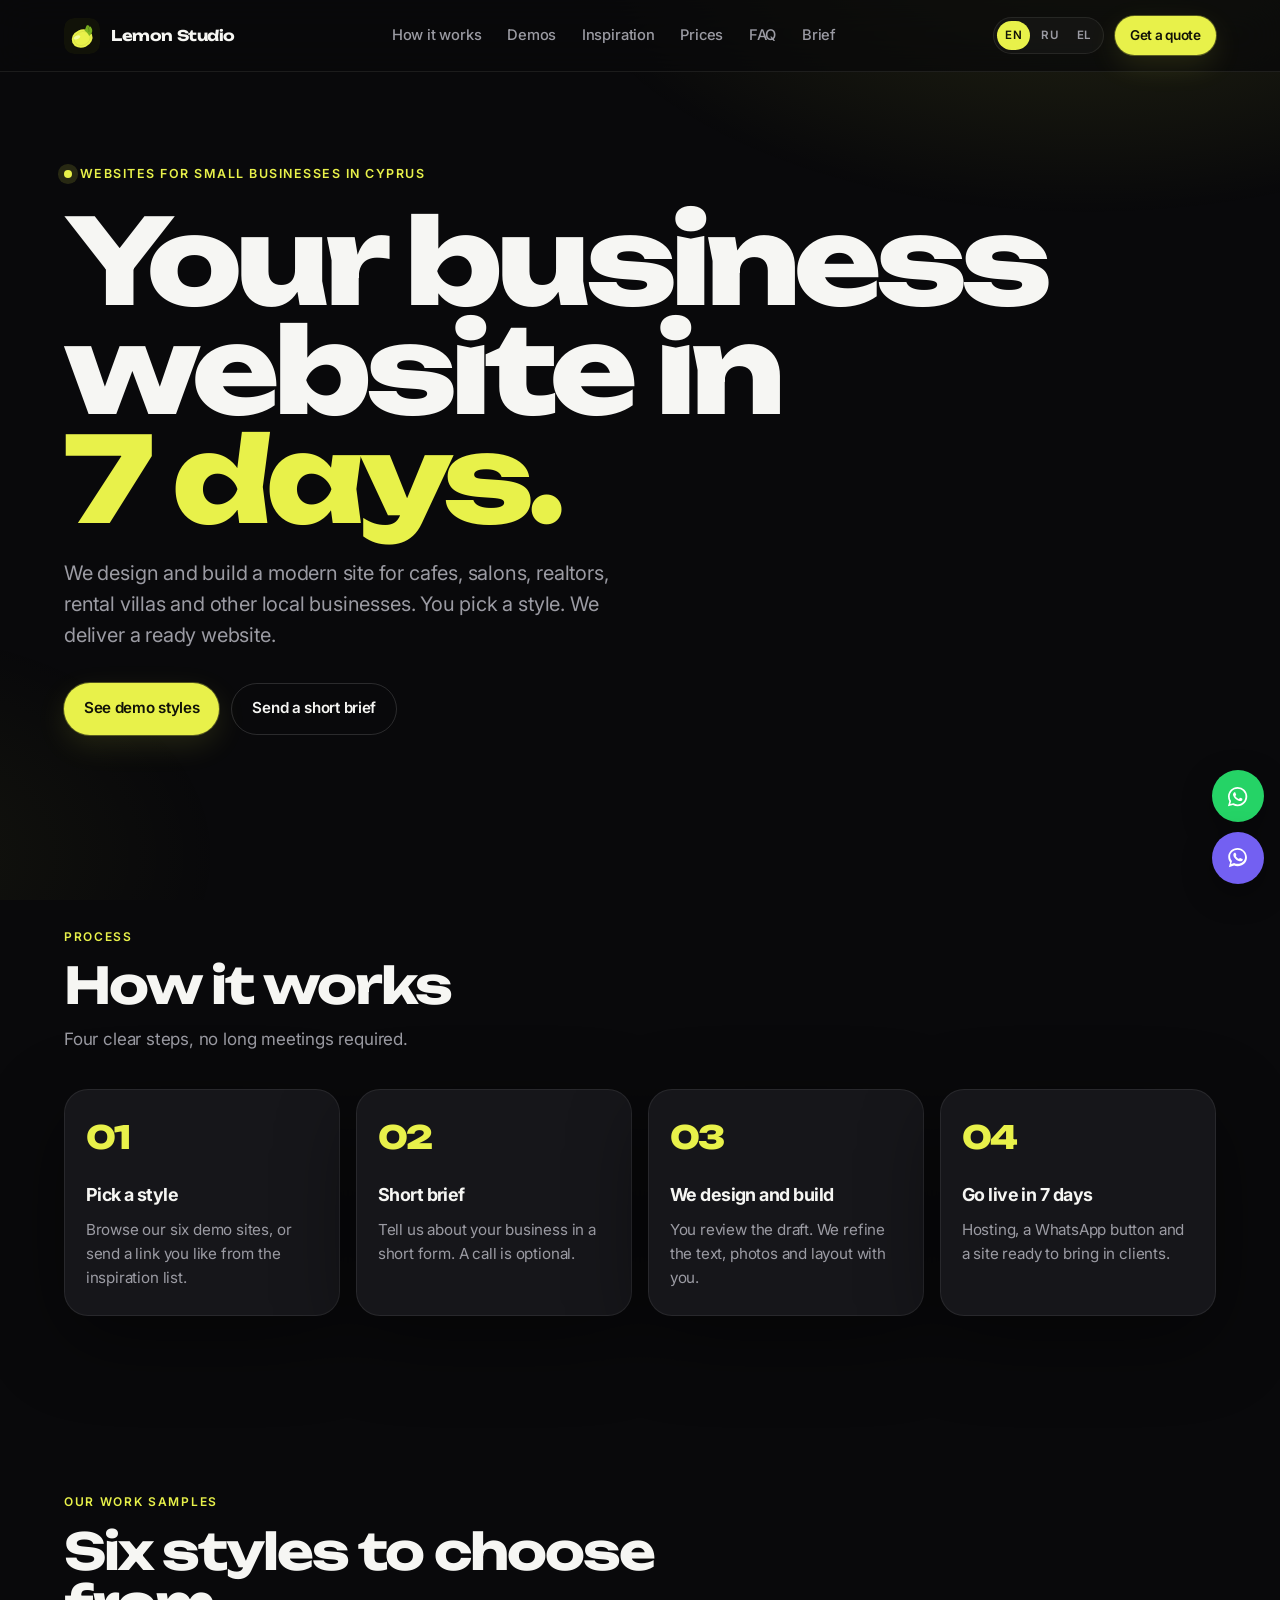
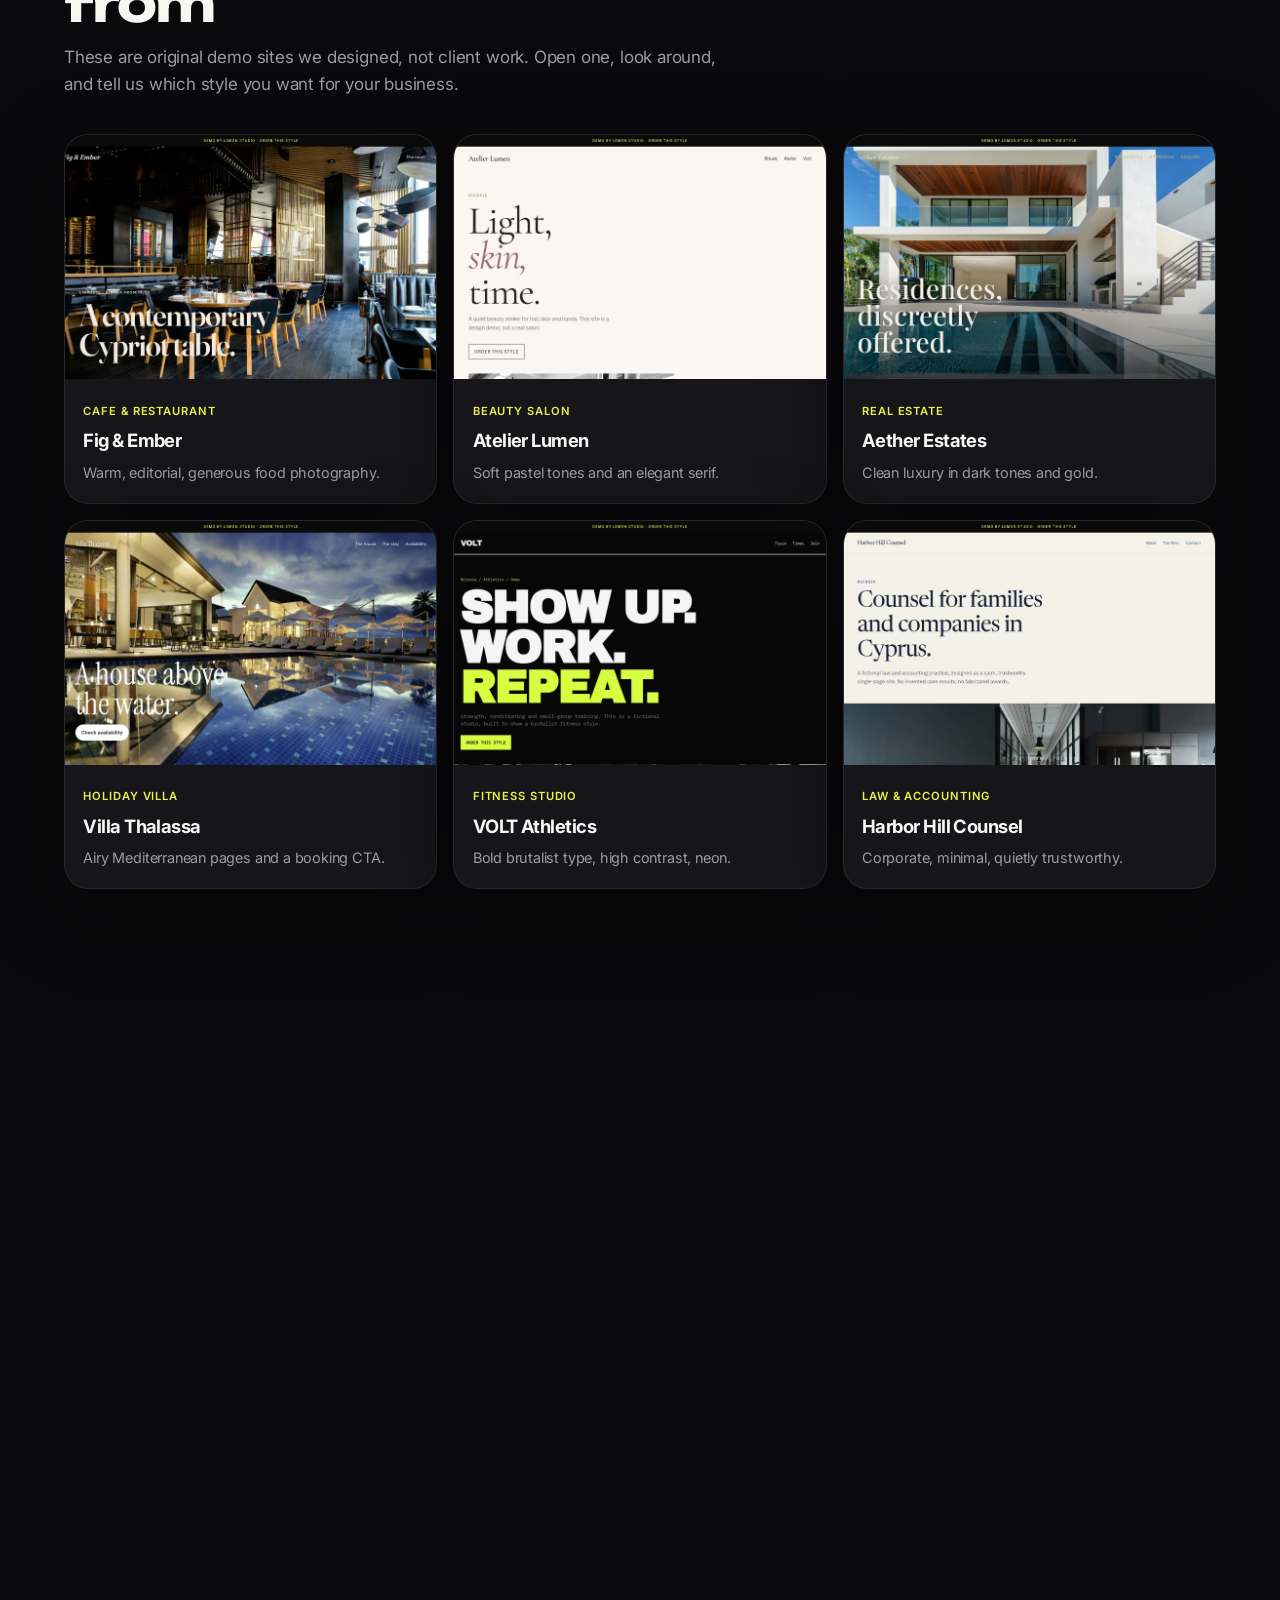
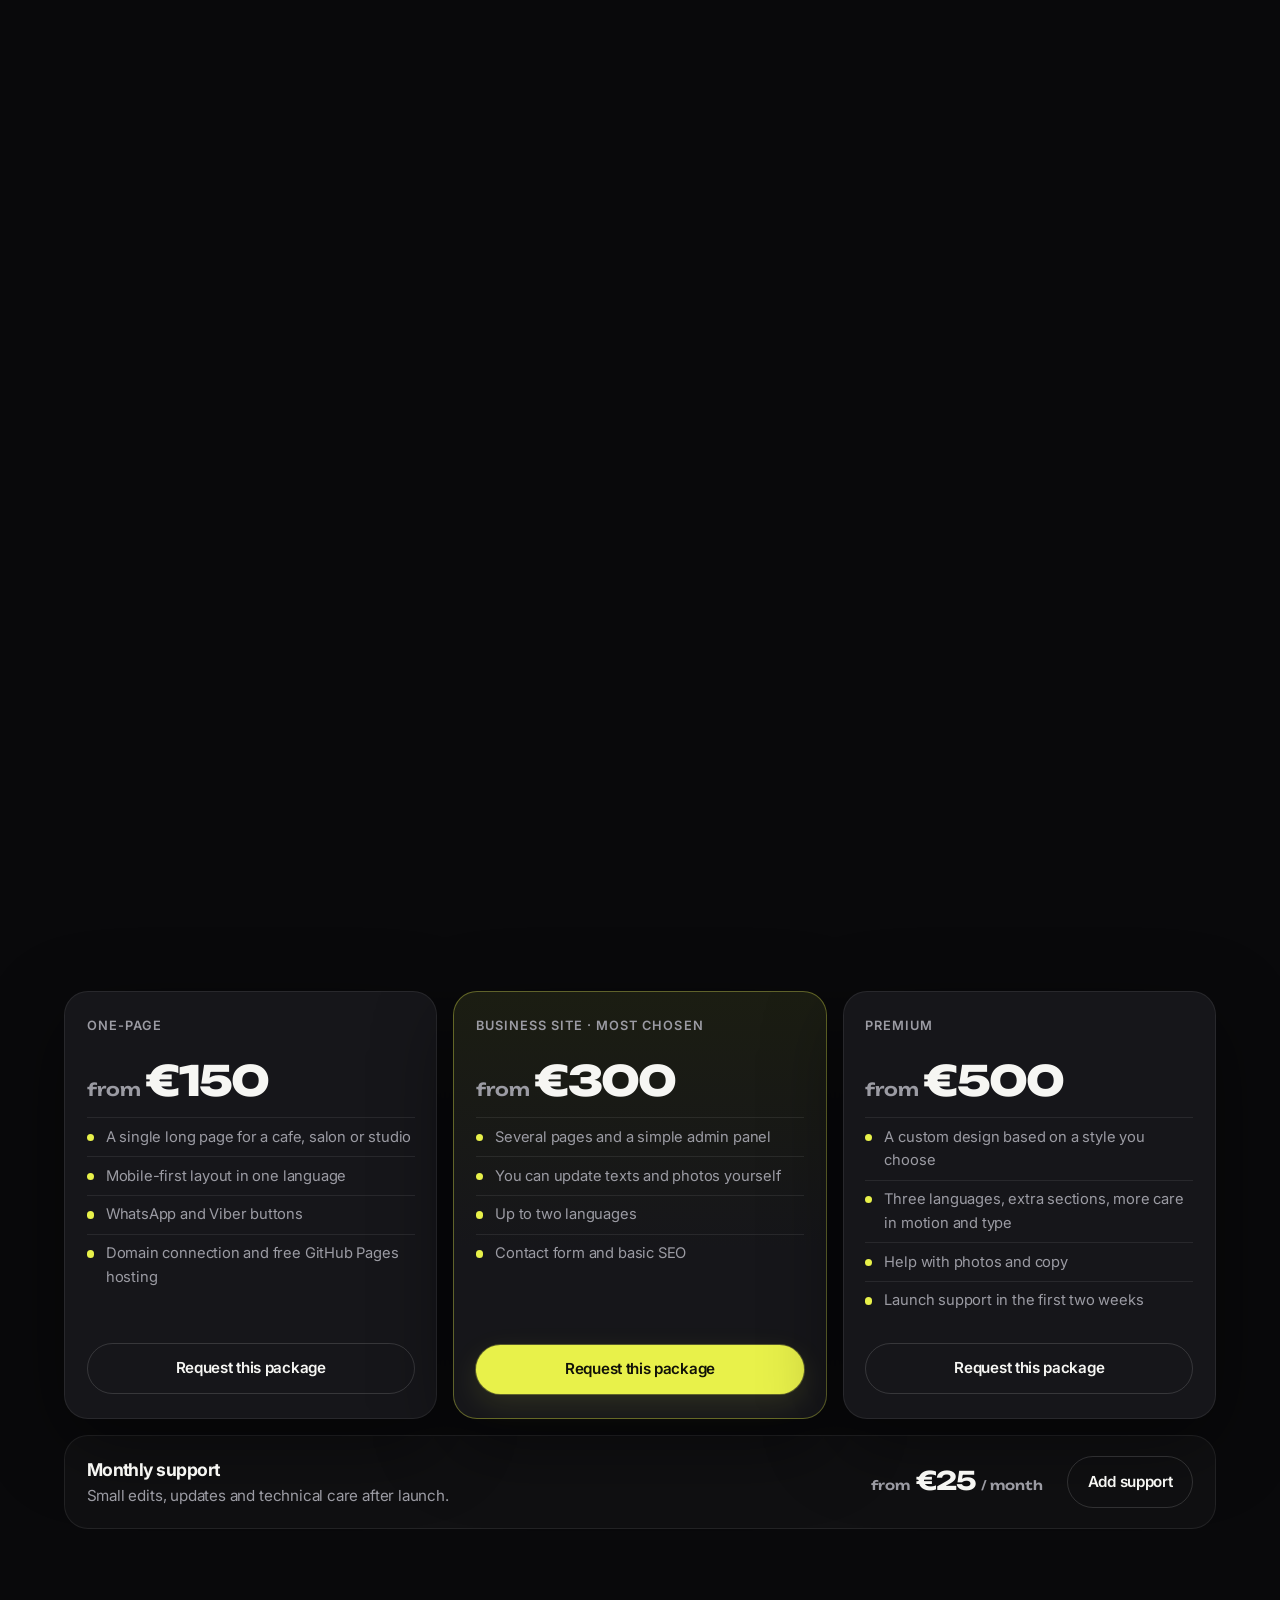
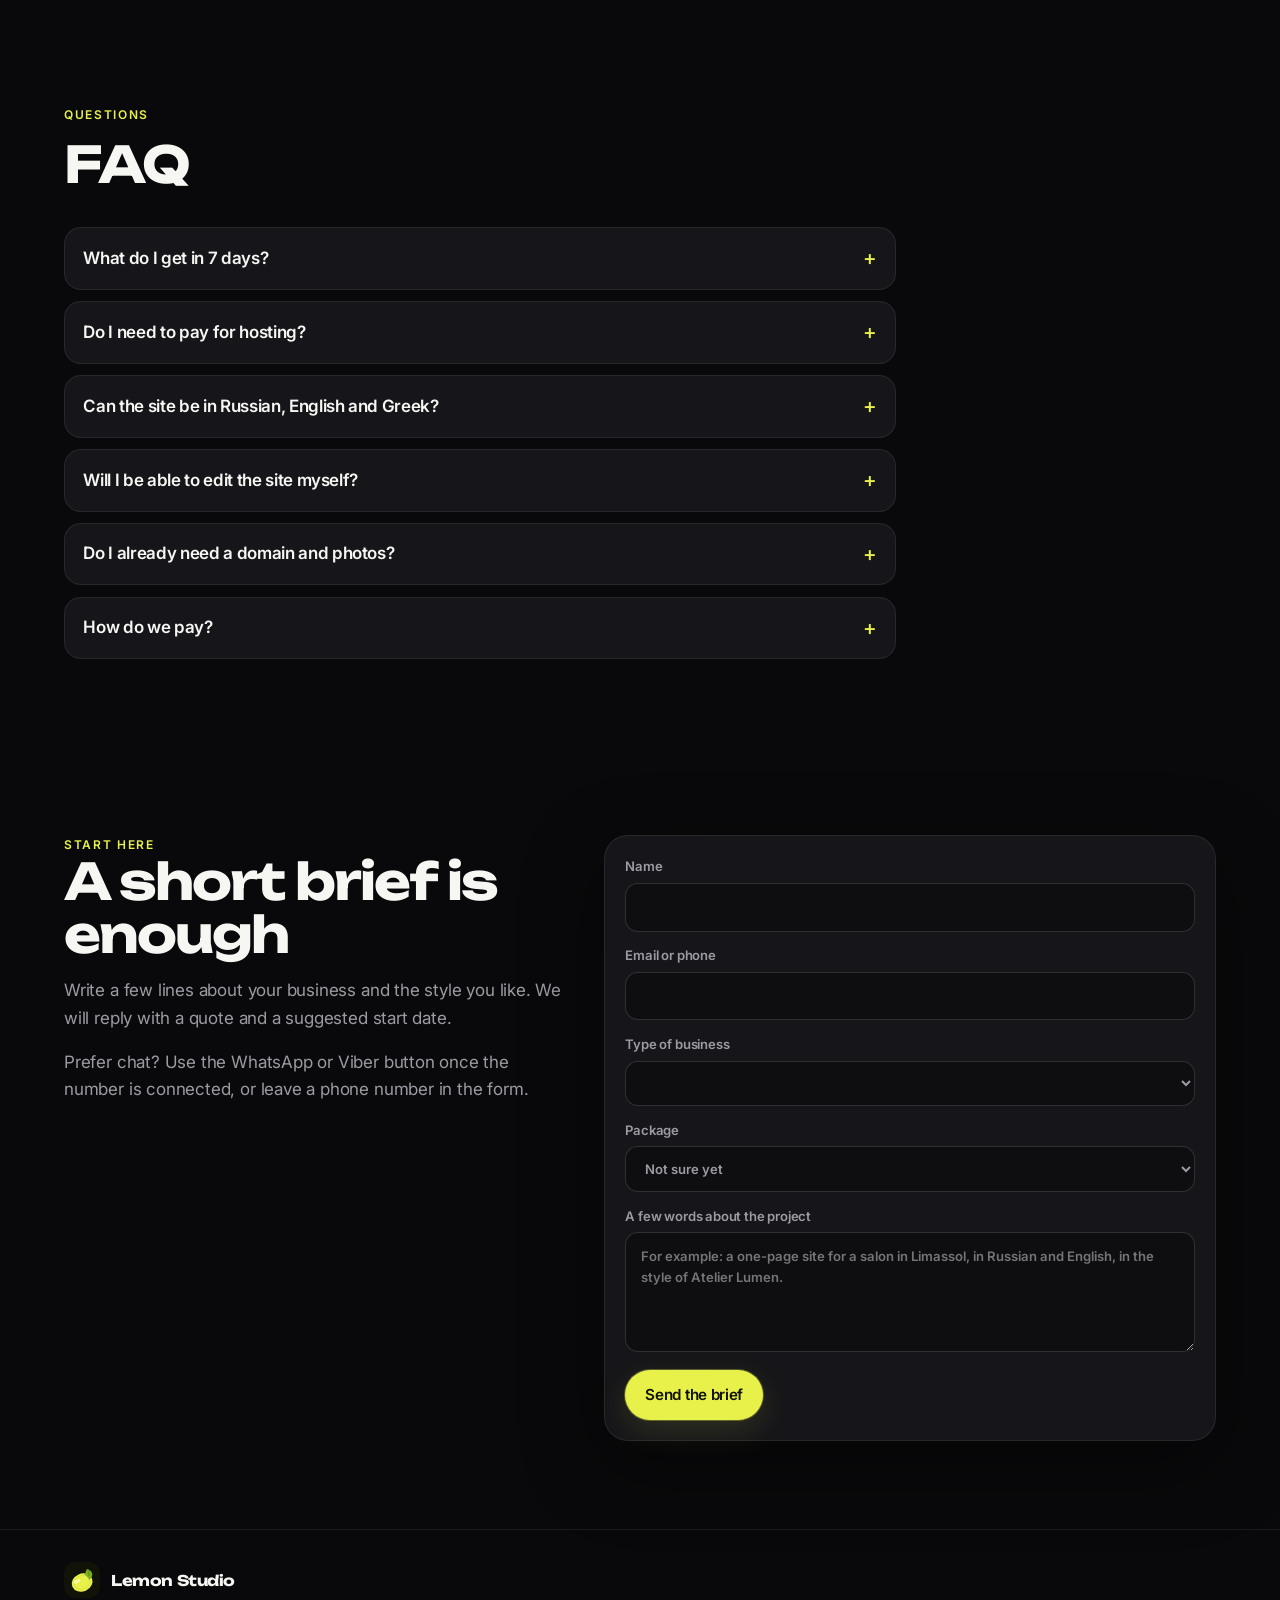
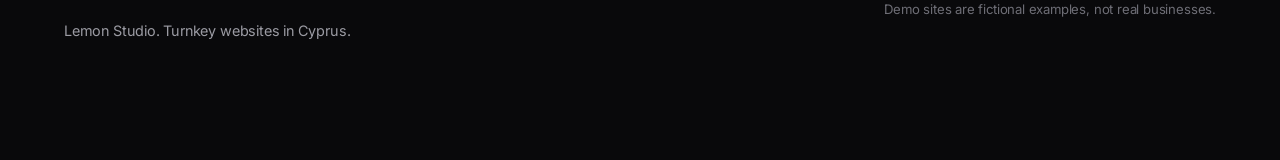
==== index.html @ 1adc41bc "Initial Lemon Studio site Co-authored-by: anlap26 <anlap26@users.noreply.github.com>" ====
<!doctype html>
<html lang="en">
<head>
  <meta charset="utf-8">
  <meta name="viewport" content="width=device-width, initial-scale=1">
  <title>Lemon Studio | Your business website in 7 days</title>
  <meta name="description" content="Lemon Studio builds modern turnkey websites for cafes, beauty salons, realtors, villas, fitness studios and law firms in Cyprus. Live in 7 days, from €150.">
  <!-- TODO: update canonical and Open Graph URLs when the domain is purchased. -->
  <link rel="canonical" href="https://lemonstudiocy.com/">
  <link rel="alternate" hreflang="en" href="https://lemonstudiocy.com/">
  <link rel="alternate" hreflang="ru" href="https://lemonstudiocy.com/ru/">
  <link rel="alternate" hreflang="el" href="https://lemonstudiocy.com/el/">
  <link rel="alternate" hreflang="x-default" href="https://lemonstudiocy.com/">
  <meta property="og:type" content="website">
  <meta property="og:title" content="Your business website in 7 days">
  <meta property="og:description" content="Lemon Studio builds modern turnkey websites for cafes, beauty salons, realtors, villas, fitness studios and law firms in Cyprus. Live in 7 days, from €150.">
  <meta property="og:url" content="https://lemonstudiocy.com/">
  <meta property="og:image" content="https://lemonstudiocy.com/assets/og-image.png">
  <meta property="og:locale" content="en_GB">
  <meta name="twitter:card" content="summary_large_image">
  <meta name="twitter:title" content="Your business website in 7 days">
  <meta name="twitter:description" content="Lemon Studio builds modern turnkey websites for cafes, beauty salons, realtors, villas, fitness studios and law firms in Cyprus. Live in 7 days, from €150.">
  <meta name="twitter:image" content="https://lemonstudiocy.com/assets/og-image.png">
  <link rel="icon" href="assets/favicon.svg" type="image/svg+xml">
  <link rel="icon" href="assets/favicon-32.png" type="image/png" sizes="32x32">
  <link rel="apple-touch-icon" href="assets/apple-touch-icon.png">
  <meta name="theme-color" content="#09090b">
  <link rel="preconnect" href="https://fonts.googleapis.com">
  <link rel="preconnect" href="https://fonts.gstatic.com" crossorigin>
  <link href="https://fonts.googleapis.com/css2?family=Inter:ital,opsz,wght@0,14..32,400;0,14..32,500;0,14..32,600;0,14..32,700;1,14..32,400&family=Unbounded:wght@400;600;700;800;900&display=swap" rel="stylesheet">
  <link rel="stylesheet" href="css/style.css">
</head>
<body>
  <div class="wrap">
    <header class="site-header">
      <div class="container">
        <a class="brand" href="index.html">
          <img src="assets/logo.svg" width="36" height="36" alt="Lemon Studio">
          <span>Lemon Studio</span>
        </a>
        <nav class="nav" aria-label="Primary">
        <a href="#how">How it works</a>
        <a href="#demos">Demos</a>
        <a href="#inspiration">Inspiration</a>
        <a href="#prices">Prices</a>
        <a href="#faq">FAQ</a>
        <a href="#contact">Brief</a>
        </nav>
        <div class="header-actions">
          <nav class="lang" aria-label="Language"><span aria-current="page">EN</span><a href="ru/index.html" hreflang="ru" lang="ru">RU</a><a href="el/index.html" hreflang="el" lang="el">EL</a></nav>
          <a class="btn btn-lemon btn-sm btn-header" href="#contact">Get a quote</a>
          <button class="menu-toggle" type="button" aria-expanded="false" aria-controls="mobile-nav" aria-label="Menu"><span></span></button>
        </div>
      </div>
    </header>
    <nav class="mobile-nav" id="mobile-nav">
        <a href="#how">How it works</a>
        <a href="#demos">Demos</a>
        <a href="#inspiration">Inspiration</a>
        <a href="#prices">Prices</a>
        <a href="#faq">FAQ</a>
        <a href="#contact">Brief</a>
        <a href="#contact">Get a quote</a></nav>

    <main>
      <section class="hero">
        <div class="container">
          <p class="eyebrow reveal">Websites for small businesses in Cyprus</p>
          <h1 class="reveal reveal-delay-1">Your business<br>website in<br><span class="accent">7 days.</span></h1>
          <p class="hero-lead reveal reveal-delay-2">We design and build a modern site for cafes, salons, realtors, rental villas and other local businesses. You pick a style. We deliver a ready website.</p>
          <div class="hero-actions reveal reveal-delay-3">
            <a class="btn btn-lemon" href="#demos">See demo styles</a>
            <a class="btn btn-ghost" href="#contact">Send a short brief</a>
          </div>
        </div>
      </section>

      <section id="how">
        <div class="container">
          <div class="section-head reveal">
            <div class="kicker">Process</div>
            <h2>How it works</h2>
            <p>Four clear steps, no long meetings required.</p>
          </div>
          <div class="steps">
            <article class="step reveal reveal-delay-0">
  <div class="step-num">01</div>
  <h3>Pick a style</h3>
  <p>Browse our six demo sites, or send a link you like from the inspiration list.</p>
</article><article class="step reveal reveal-delay-1">
  <div class="step-num">02</div>
  <h3>Short brief</h3>
  <p>Tell us about your business in a short form. A call is optional.</p>
</article><article class="step reveal reveal-delay-2">
  <div class="step-num">03</div>
  <h3>We design and build</h3>
  <p>You review the draft. We refine the text, photos and layout with you.</p>
</article><article class="step reveal reveal-delay-3">
  <div class="step-num">04</div>
  <h3>Go live in 7 days</h3>
  <p>Hosting, a WhatsApp button and a site ready to bring in clients.</p>
</article>
          </div>
        </div>
      </section>

      <section id="demos">
        <div class="container">
          <div class="section-head reveal">
            <div class="kicker">Our work samples</div>
            <h2>Six styles to choose from</h2>
            <p>These are original demo sites we designed, not client work. Open one, look around, and tell us which style you want for your business.</p>
          </div>
          <div class="gallery">
            
        <a class="demo-card reveal reveal-delay-0" href="demos/cafe/index.html">
          <div class="thumb">
            <img src="assets/previews/cafe.webp" alt="Fig &amp; Ember demo preview" width="1200" height="788">
          </div>
          <div class="meta">
            <span class="tag">Cafe &amp; restaurant</span>
            <h3>Fig &amp; Ember</h3>
            <p>Warm, editorial, generous food photography.</p>
          </div>
        </a>
        <a class="demo-card reveal reveal-delay-1" href="demos/salon/index.html">
          <div class="thumb">
            <img src="assets/previews/salon.webp" alt="Atelier Lumen demo preview" width="1200" height="788">
          </div>
          <div class="meta">
            <span class="tag">Beauty salon</span>
            <h3>Atelier Lumen</h3>
            <p>Soft pastel tones and an elegant serif.</p>
          </div>
        </a>
        <a class="demo-card reveal reveal-delay-2" href="demos/realtor/index.html">
          <div class="thumb">
            <img src="assets/previews/realtor.webp" alt="Aether Estates demo preview" width="1200" height="788">
          </div>
          <div class="meta">
            <span class="tag">Real estate</span>
            <h3>Aether Estates</h3>
            <p>Clean luxury in dark tones and gold.</p>
          </div>
        </a>
        <a class="demo-card reveal reveal-delay-3" href="demos/villa/index.html">
          <div class="thumb">
            <img src="assets/previews/villa.webp" alt="Villa Thalassa demo preview" width="1200" height="788">
          </div>
          <div class="meta">
            <span class="tag">Holiday villa</span>
            <h3>Villa Thalassa</h3>
            <p>Airy Mediterranean pages and a booking CTA.</p>
          </div>
        </a>
        <a class="demo-card reveal reveal-delay-0" href="demos/fitness/index.html">
          <div class="thumb">
            <img src="assets/previews/fitness.webp" alt="VOLT Athletics demo preview" width="1200" height="788">
          </div>
          <div class="meta">
            <span class="tag">Fitness studio</span>
            <h3>VOLT Athletics</h3>
            <p>Bold brutalist type, high contrast, neon.</p>
          </div>
        </a>
        <a class="demo-card reveal reveal-delay-1" href="demos/law/index.html">
          <div class="thumb">
            <img src="assets/previews/law.webp" alt="Harbor Hill Counsel demo preview" width="1200" height="788">
          </div>
          <div class="meta">
            <span class="tag">Law &amp; accounting</span>
            <h3>Harbor Hill Counsel</h3>
            <p>Corporate, minimal, quietly trustworthy.</p>
          </div>
        </a>
          </div>
        </div>
      </section>

      <section id="inspiration">
        <div class="container">
          <div class="section-head reveal">
            <div class="kicker">Lookbooks</div>
            <h2>Inspiration</h2>
          </div>
          <p class="inspire-note reveal">These are third-party websites, shown for inspiration only. They are not Lemon Studio work, and we do not present them as our portfolio.</p>
          <div class="inspire-grid">
            
        <a class="inspire-card c1 reveal" href="https://linear.app" target="_blank" rel="noopener noreferrer">
          <div>
            <h3 class="name">Linear</h3>
            <p class="desc">Precise dark interface, large typography and calm product motion.</p>
          </div>
          <div>
            <p class="caption">See a style you like? We will build something similar for your business.</p>
            <p class="visit">Visit site ↗</p>
          </div>
        </a>
        <a class="inspire-card c2 reveal" href="https://stripe.com" target="_blank" rel="noopener noreferrer">
          <div>
            <h3 class="name">Stripe</h3>
            <p class="desc">Vivid gradients and unusually clear storytelling for a complex service.</p>
          </div>
          <div>
            <p class="caption">See a style you like? We will build something similar for your business.</p>
            <p class="visit">Visit site ↗</p>
          </div>
        </a>
        <a class="inspire-card c3 reveal" href="https://vercel.com" target="_blank" rel="noopener noreferrer">
          <div>
            <h3 class="name">Vercel</h3>
            <p class="desc">Minimal layout and a bento grid that still feels alive.</p>
          </div>
          <div>
            <p class="caption">See a style you like? We will build something similar for your business.</p>
            <p class="visit">Visit site ↗</p>
          </div>
        </a>
        <a class="inspire-card c4 reveal" href="https://www.framer.com" target="_blank" rel="noopener noreferrer">
          <div>
            <h3 class="name">Framer</h3>
            <p class="desc">Bold marketing pages, live examples and smooth transitions.</p>
          </div>
          <div>
            <p class="caption">See a style you like? We will build something similar for your business.</p>
            <p class="visit">Visit site ↗</p>
          </div>
        </a>
        <a class="inspire-card c5 reveal" href="https://www.197historiasilustradas.com/" target="_blank" rel="noopener noreferrer">
          <div>
            <h3 class="name">197 Historias Ilustradas</h3>
            <p class="desc">Editorial grid and story-led typography. Awwwards Site of the Day, 20 November 2026.</p>
          </div>
          <div>
            <p class="caption">See a style you like? We will build something similar for your business.</p>
            <p class="visit">Visit site ↗</p>
          </div>
        </a>
        <a class="inspire-card c6 reveal" href="https://carterogunsola.com/" target="_blank" rel="noopener noreferrer">
          <div>
            <h3 class="name">Carter Ogunsola</h3>
            <p class="desc">A portfolio designed like a print shop, with tactile interaction. Awwwards Site of the Day, 19 November 2026.</p>
          </div>
          <div>
            <p class="caption">See a style you like? We will build something similar for your business.</p>
            <p class="visit">Visit site ↗</p>
          </div>
        </a>
        <a class="inspire-card c7 reveal" href="https://deltacafes.com/en" target="_blank" rel="noopener noreferrer">
          <div>
            <h3 class="name">Delta Cafés</h3>
            <p class="desc">A warm brand world that puts product and craft first. Awwwards Site of the Day, 13 November 2026.</p>
          </div>
          <div>
            <p class="caption">See a style you like? We will build something similar for your business.</p>
            <p class="visit">Visit site ↗</p>
          </div>
        </a>
        <a class="inspire-card c8 reveal" href="https://www.agrumeafarm.it/en" target="_blank" rel="noopener noreferrer">
          <div>
            <h3 class="name">Agrumea Farm</h3>
            <p class="desc">Mediterranean, tactile and artisanal. Awwwards Site of the Day, 5 November 2026.</p>
          </div>
          <div>
            <p class="caption">See a style you like? We will build something similar for your business.</p>
            <p class="visit">Visit site ↗</p>
          </div>
        </a>
        <a class="inspire-card c9 reveal" href="https://grids.obys.agency/" target="_blank" rel="noopener noreferrer">
          <div>
            <h3 class="name">Grids by Obys</h3>
            <p class="desc">A study in composition, type and grid systems. Awwwards Site of the Day, 2 November 2026.</p>
          </div>
          <div>
            <p class="caption">See a style you like? We will build something similar for your business.</p>
            <p class="visit">Visit site ↗</p>
          </div>
        </a>
        <a class="inspire-card c10 reveal" href="https://www.auge-xp.com/" target="_blank" rel="noopener noreferrer">
          <div>
            <h3 class="name">AUGE Experience</h3>
            <p class="desc">An immersive studio site with experimental motion. Awwwards Site of the Day, 12 November 2026.</p>
          </div>
          <div>
            <p class="caption">See a style you like? We will build something similar for your business.</p>
            <p class="visit">Visit site ↗</p>
          </div>
        </a>
          </div>
        </div>
      </section>

      <section id="prices">
        <div class="container">
          <div class="section-head reveal">
            <div class="kicker">Packages</div>
            <h2>Starting prices</h2>
            <p>The final quote depends on the number of pages and languages. The figures below are starting prices.</p>
          </div>
          <div class="pricing">
            
        <article class="price-card reveal reveal-delay-0">
          <div class="pkg">One-page</div>
          <div class="amount"><small>from</small>€150</div>
          <ul><li>A single long page for a cafe, salon or studio</li><li>Mobile-first layout in one language</li><li>WhatsApp and Viber buttons</li><li>Domain connection and free GitHub Pages hosting</li></ul>
          <a class="btn btn-ghost" href="#contact">Request this package</a>
        </article>
        <article class="price-card featured reveal reveal-delay-1">
          <div class="pkg">Business site · Most chosen</div>
          <div class="amount"><small>from</small>€300</div>
          <ul><li>Several pages and a simple admin panel</li><li>You can update texts and photos yourself</li><li>Up to two languages</li><li>Contact form and basic SEO</li></ul>
          <a class="btn btn-lemon" href="#contact">Request this package</a>
        </article>
        <article class="price-card reveal reveal-delay-2">
          <div class="pkg">Premium</div>
          <div class="amount"><small>from</small>€500</div>
          <ul><li>A custom design based on a style you choose</li><li>Three languages, extra sections, more care in motion and type</li><li>Help with photos and copy</li><li>Launch support in the first two weeks</li></ul>
          <a class="btn btn-ghost" href="#contact">Request this package</a>
        </article>
          </div>
          <div class="price-support reveal">
            <div>
              <h3>Monthly support</h3>
              <p>Small edits, updates and technical care after launch.</p>
            </div>
            <div class="amount"><small>from</small> €25 <small>/ month</small></div>
            <a class="btn btn-ghost" href="#contact">Add support</a>
          </div>
        </div>
      </section>

      <section id="faq">
        <div class="container">
          <div class="section-head reveal">
            <div class="kicker">Questions</div>
            <h2>FAQ</h2>
          </div>
          <div class="faq reveal">
            <details><summary>What do I get in 7 days?</summary><p>A finished website on your domain: layout, texts, photos, a mobile version and buttons for WhatsApp or Viber. The clock starts after we have your brief, logo and access to the domain.</p></details><details><summary>Do I need to pay for hosting?</summary><p>No. We publish the site on GitHub Pages, which is free and fast. You only pay for the domain, usually about €10–15 a year.</p></details><details><summary>Can the site be in Russian, English and Greek?</summary><p>Yes. The one-page package starts in one language. The business and premium packages can include more.</p></details><details><summary>Will I be able to edit the site myself?</summary><p>Yes, on the business and premium packages. We set up a simple admin panel so you can change texts and photos without code.</p></details><details><summary>Do I already need a domain and photos?</summary><p>A domain can be bought later, we can launch on a temporary address. If you do not have photos yet, we will agree on a practical option: your phone photos, or free-licence images, clearly labelled.</p></details><details><summary>How do we pay?</summary><p>A deposit to start, the rest when the site is ready to go live. We will confirm the steps in writing before work begins.</p></details>
          </div>
        </div>
      </section>

      <section id="contact">
        <div class="container">
          <div class="contact-grid">
            <div class="contact-copy reveal">
              <div class="kicker">Start here</div>
              <h2 class="block-title">A short brief is enough</h2>
              <p>Write a few lines about your business and the style you like. We will reply with a quote and a suggested start date.</p>
              <p>Prefer chat? Use the WhatsApp or Viber button once the number is connected, or leave a phone number in the form.</p>
            </div>
            <!-- TODO: replace mailto:TODO@example.com with the studio email before launch, or hook the form to a backend. -->
            <form class="brief reveal" action="mailto:TODO@example.com" method="post" enctype="text/plain">
              <label>Name
                <input type="text" name="name" required autocomplete="name">
              </label>
              <label>Email or phone
                <input type="text" name="contact" required autocomplete="email">
              </label>
              <label>Type of business
                <select name="business" required>
                  <option value="" selected disabled></option>
                  <option>Cafe or restaurant</option><option>Beauty salon</option><option>Real estate</option><option>Holiday villa</option><option>Fitness studio</option><option>Law or accounting</option><option>Other</option>
                </select>
              </label>
              <label>Package
                <select name="package">
                  <option>Not sure yet</option><option>One-page, from €150</option><option>Business site, from €300</option><option>Premium, from €500</option><option>I also need monthly support</option>
                </select>
              </label>
              <label>A few words about the project
                <textarea name="message" placeholder="For example: a one-page site for a salon in Limassol, in Russian and English, in the style of Atelier Lumen."></textarea>
              </label>
              <button class="btn btn-lemon" type="submit">Send the brief</button>
            </form>
          </div>
        </div>
      </section>
    </main>

    <footer class="site-footer">
      <div class="container">
        <div>
          <a class="brand" href="index.html">
            <img src="assets/logo.svg" width="28" height="28" alt="">
            <span>Lemon Studio</span>
          </a>
          <p>Lemon Studio. Turnkey websites in Cyprus.</p>
        </div>
        <p class="legal">Demo sites are fictional examples, not real businesses.</p>
      </div>
    </footer>
  </div>
  
  <!-- TODO: replace PLACEHOLDER with the studio WhatsApp / Viber number (digits only, with country code). Do not leave PLACEHOLDER in production. -->
  <div class="float-btns" aria-label="Chat">
    <a class="float-btn float-wa" href="https://wa.me/PLACEHOLDER" target="_blank" rel="noopener noreferrer" title="WhatsApp"><span class="sr-only">WhatsApp</span><svg viewBox="0 0 24 24" aria-hidden="true"><path d="M19.05 4.91A9.82 9.82 0 0 0 12.04 2C6.55 2 2.07 6.48 2.07 12c0 1.76.46 3.48 1.34 5L2 22l5.15-1.35A9.93 9.93 0 0 0 12.04 22c5.49 0 9.97-4.48 9.97-10 0-2.67-1.04-5.17-2.96-7.09zM12.04 20.15c-1.5 0-2.96-.4-4.23-1.16l-.3-.18-3.05.8.81-2.98-.2-.31a8.15 8.15 0 0 1-1.25-4.32c0-4.5 3.66-8.16 8.17-8.16 2.18 0 4.23.85 5.77 2.39a8.12 8.12 0 0 1 2.39 5.77c.01 4.5-3.65 8.15-8.11 8.15zm4.47-6.11c-.24-.12-1.44-.71-1.66-.79-.22-.08-.38-.12-.54.12-.16.24-.62.79-.76.95-.14.16-.28.18-.52.06-.24-.12-1.01-.37-1.92-1.18-.71-.63-1.19-1.41-1.33-1.65-.14-.24-.01-.37.1-.49.11-.11.24-.28.36-.42.12-.14.16-.24.24-.4.08-.16.04-.3-.02-.42-.06-.12-.54-1.3-.74-1.78-.2-.47-.4-.4-.54-.41h-.46c-.16 0-.42.06-.64.3-.22.24-.84.82-.84 2s.86 2.32.98 2.48c.12.16 1.69 2.58 4.1 3.61.57.25 1.02.4 1.37.51.57.18 1.09.16 1.5.1.46-.07 1.44-.59 1.64-1.16.2-.57.2-1.06.14-1.16-.06-.1-.22-.16-.46-.28z"/></svg></a>
    <a class="float-btn float-vb" href="viber://chat?number=PLACEHOLDER" title="Viber"><span class="sr-only">Viber</span><svg viewBox="0 0 24 24" aria-hidden="true"><path d="M12 2C6.7 2 2.3 6.1 2.3 11.1c0 2.1.7 4.1 2 5.7L3 22l5.4-1.7c1.1.4 2.3.6 3.6.6 5.3 0 9.7-4.1 9.7-9.1S17.3 2 12 2zm0 16.4c-1.1 0-2.2-.2-3.2-.6l-.3-.1-3.2.9.9-3.1-.2-.3c-1.1-1.3-1.7-3-1.7-4.7C4.3 7.3 7.7 4 12 4s7.7 3.3 7.7 7.4c0 4.1-3.4 7-7.7 7zm4.2-5.3c-.2-.1-1.3-.6-1.5-.7-.2-.1-.3-.1-.5.1l-.5.6c-.1.1-.2.2-.5.1-1.1-.5-2.3-1.5-3-2.7-.1-.2 0-.3.1-.5l.4-.4c.1-.1.1-.3 0-.4 0-.1-.6-1.4-.8-1.9-.2-.5-.4-.4-.5-.4h-.4c-.2 0-.4.1-.6.3s-.8.8-.8 2c0 1.2.8 2.4 1 2.6 1.3 2 3.2 3.3 5.4 3.9.6.2 1.2.2 1.6.1.5-.1 1.4-.6 1.6-1.1.2-.5.2-1 .1-1.1-.1-.1-.3-.2-.5-.3z"/></svg></a>
  </div>

  <script src="js/main.js"></script>
</body>
</html>
---- css/style.css ----
/* Lemon Studio — main site */
:root {
  --bg: #09090b;
  --bg-soft: #101012;
  --card: #16161a;
  --card-2: #1c1c21;
  --text: #f6f6f3;
  --muted: #9b9ba3;
  --faint: #6e6e76;
  --line: rgba(255, 255, 255, 0.08);
  --line-strong: rgba(255, 255, 255, 0.14);
  --lemon: #e8f14a;
  --lemon-2: #f4ff70;
  --lemon-dim: rgba(232, 241, 74, 0.14);
  --ink: #111208;
  --shadow: 0 24px 80px rgba(0, 0, 0, 0.45);
  --radius: 1.5rem;
  --radius-sm: 1.05rem;
  --nav-h: 4.5rem;
  --font: "Inter", system-ui, -apple-system, "Segoe UI", sans-serif;
  --display: "Unbounded", "Inter", system-ui, sans-serif;
  --ease: cubic-bezier(0.22, 1, 0.36, 1);
  --max: 72rem;
}

*,
*::before,
*::after { box-sizing: border-box; }
html { scroll-behavior: smooth; }
html, body { margin: 0; padding: 0; }
body {
  font-family: var(--font);
  background: var(--bg);
  color: var(--text);
  font-size: 1.0625rem;
  line-height: 1.6;
  letter-spacing: -0.011em;
  min-height: 100vh;
  -webkit-font-smoothing: antialiased;
  text-rendering: optimizeLegibility;
}
img { max-width: 100%; height: auto; display: block; }
a { color: inherit; }
button, input, select, textarea { font: inherit; color: inherit; }
button { cursor: pointer; }

body::before {
  content: "";
  position: fixed;
  inset: 0;
  pointer-events: none;
  z-index: 0;
  background:
    radial-gradient(900px 480px at 85% -8%, rgba(232, 241, 74, 0.13), transparent 60%),
    radial-gradient(640px 420px at -10% 95%, rgba(232, 241, 74, 0.05), transparent 55%);
}
.wrap { position: relative; z-index: 1; }

.container {
  width: min(100% - 2rem, var(--max));
  margin-inline: auto;
}
@media (min-width: 768px) {
  .container { width: min(100% - 3.5rem, var(--max)); }
}

/* Header */
.site-header {
  position: sticky;
  top: 0;
  z-index: 50;
  height: var(--nav-h);
  display: flex;
  align-items: center;
  backdrop-filter: blur(18px);
  -webkit-backdrop-filter: blur(18px);
  background: rgba(9, 9, 11, 0.72);
  border-bottom: 1px solid var(--line);
}
.site-header .container {
  display: flex;
  align-items: center;
  justify-content: space-between;
  gap: 1rem;
  width: min(100% - 1.25rem, var(--max));
}
.brand {
  display: inline-flex;
  align-items: center;
  gap: 0.7rem;
  text-decoration: none;
  font-family: var(--display);
  font-weight: 700;
  font-size: 0.92rem;
  letter-spacing: -0.03em;
  white-space: nowrap;
}
.brand img {
  width: 36px;
  height: 36px;
  border-radius: 10px;
}
.nav {
  display: none;
  align-items: center;
  gap: 1.6rem;
}
.nav a {
  text-decoration: none;
  color: var(--muted);
  font-size: 0.92rem;
  font-weight: 500;
  transition: color 0.2s var(--ease);
}
.nav a:hover, .nav a:focus-visible { color: var(--text); }
.header-actions {
  display: flex;
  align-items: center;
  gap: 0.65rem;
}
.lang {
  display: flex;
  gap: 0.15rem;
  padding: 0.2rem;
  border: 1px solid var(--line);
  border-radius: 999px;
  background: rgba(255,255,255,0.03);
}
.lang a, .lang span {
  text-decoration: none;
  font-size: 0.72rem;
  font-weight: 600;
  letter-spacing: 0.06em;
  padding: 0.32rem 0.5rem;
  border-radius: 999px;
  color: var(--muted);
}
.lang [aria-current="page"] {
  background: var(--lemon);
  color: var(--ink);
}
.btn {
  display: inline-flex;
  align-items: center;
  justify-content: center;
  gap: 0.45rem;
  text-decoration: none;
  border: 0;
  border-radius: 999px;
  padding: 0.8rem 1.25rem;
  font-weight: 600;
  font-size: 0.95rem;
  letter-spacing: -0.02em;
  transition: transform 0.25s var(--ease), background 0.2s, color 0.2s, border-color 0.2s;
}
.btn:hover { transform: translateY(-1px); }
.btn-lemon {
  background: var(--lemon);
  color: var(--ink);
  box-shadow: 0 0 0 1px rgba(232,241,74,0.3), 0 10px 30px rgba(232,241,74,0.12);
}
.btn-lemon:hover { background: var(--lemon-2); }
.btn-ghost {
  background: transparent;
  color: var(--text);
  border: 1px solid var(--line-strong);
}
.btn-ghost:hover { border-color: rgba(255,255,255,0.3); background: rgba(255,255,255,0.03); }
.btn-sm { padding: 0.55rem 0.95rem; font-size: 0.85rem; }
.btn-header { display: none; }
.menu-toggle {
  display: inline-flex;
  align-items: center;
  justify-content: center;
  width: 2.5rem;
  height: 2.5rem;
  border: 1px solid var(--line);
  border-radius: 0.7rem;
  background: transparent;
  color: var(--text);
}
.menu-toggle span,
.menu-toggle span::before,
.menu-toggle span::after {
  display: block;
  width: 1.05rem;
  height: 1.5px;
  background: currentColor;
  position: relative;
  transition: 0.2s var(--ease);
}
.menu-toggle span::before,
.menu-toggle span::after {
  content: "";
  position: absolute;
  left: 0;
}
.menu-toggle span::before { top: -5px; }
.menu-toggle span::after { top: 5px; }
body.nav-open .menu-toggle span { background: transparent; }
body.nav-open .menu-toggle span::before { top: 0; transform: rotate(45deg); }
body.nav-open .menu-toggle span::after { top: 0; transform: rotate(-45deg); }

@media (min-width: 960px) {
  .nav { display: flex; }
  .btn-header { display: inline-flex; }
  .menu-toggle { display: none; }
}

.mobile-nav {
  display: none;
  position: fixed;
  inset: var(--nav-h) 0 0 0;
  z-index: 40;
  background: rgba(9,9,11,0.96);
  padding: 1.25rem;
  flex-direction: column;
  gap: 0.4rem;
}
body.nav-open .mobile-nav { display: flex; }
.mobile-nav a {
  text-decoration: none;
  font-family: var(--display);
  font-size: 1.6rem;
  font-weight: 600;
  letter-spacing: -0.03em;
  padding: 0.7rem 0.4rem;
  border-bottom: 1px solid var(--line);
}

/* Hero */
.hero {
  padding: 3.25rem 0 4.5rem;
}
@media (min-width: 768px) {
  .hero { padding: 5rem 0 6.5rem; }
}
.eyebrow {
  display: inline-flex;
  align-items: center;
  gap: 0.5rem;
  font-size: 0.78rem;
  font-weight: 600;
  letter-spacing: 0.12em;
  text-transform: uppercase;
  color: var(--lemon);
  margin-bottom: 1.4rem;
}
.eyebrow::before {
  content: "";
  width: 0.5rem;
  height: 0.5rem;
  border-radius: 50%;
  background: var(--lemon);
  box-shadow: 0 0 0 6px var(--lemon-dim);
}
.hero h1 {
  font-family: var(--display);
  font-weight: 800;
  font-size: clamp(2.7rem, 11.2vw, 7.4rem);
  line-height: 0.92;
  letter-spacing: -0.05em;
  margin: 0 0 1.5rem;
  max-width: 14ch;
}
.hero h1 .accent { color: var(--lemon); }
.hero-lead {
  max-width: 36rem;
  color: var(--muted);
  font-size: clamp(1.02rem, 2vw, 1.25rem);
  line-height: 1.55;
  margin: 0 0 2rem;
}
.hero-actions { display: flex; flex-wrap: wrap; gap: 0.75rem; }

/* Sections */
section { padding: 4.25rem 0; }
@media (min-width: 768px) { section { padding: 5.5rem 0; } }
.section-head {
  display: grid;
  gap: 0.85rem;
  margin-bottom: 2.25rem;
  max-width: 42rem;
}
.kicker {
  font-size: 0.75rem;
  font-weight: 600;
  letter-spacing: 0.14em;
  text-transform: uppercase;
  color: var(--lemon);
}
.section-head h2,
.block-title {
  font-family: var(--display);
  font-weight: 700;
  font-size: clamp(1.85rem, 4.4vw, 3.15rem);
  line-height: 1.05;
  letter-spacing: -0.04em;
  margin: 0;
}
.section-head p { margin: 0; color: var(--muted); }

/* Reveal */
.reveal {
  opacity: 0;
  transform: translateY(22px);
  transition: opacity 0.8s var(--ease), transform 0.8s var(--ease);
}
.reveal.is-in { opacity: 1; transform: none; }
.reveal-delay-1 { transition-delay: 0.08s; }
.reveal-delay-2 { transition-delay: 0.16s; }
.reveal-delay-3 { transition-delay: 0.24s; }
.reveal-delay-4 { transition-delay: 0.32s; }
@media (prefers-reduced-motion: reduce) {
  html { scroll-behavior: auto; }
  .reveal { opacity: 1; transform: none; transition: none; }
  .btn { transition: none; }
}

/* Steps */
.steps {
  display: grid;
  gap: 1rem;
  grid-template-columns: 1fr;
}
@media (min-width: 640px) { .steps { grid-template-columns: 1fr 1fr; } }
@media (min-width: 1024px) { .steps { grid-template-columns: repeat(4, 1fr); } }
.step {
  background: var(--card);
  border: 1px solid var(--line);
  border-radius: var(--radius);
  padding: 1.4rem 1.3rem 1.5rem;
  min-height: 100%;
  box-shadow: var(--shadow);
}
.step-num {
  font-family: var(--display);
  font-weight: 800;
  font-size: 2rem;
  color: var(--lemon);
  letter-spacing: -0.05em;
  margin-bottom: 1.1rem;
}
.step h3 {
  margin: 0 0 0.5rem;
  font-size: 1.12rem;
  letter-spacing: -0.03em;
}
.step p { margin: 0; color: var(--muted); font-size: 0.95rem; }

/* Demo gallery */
.gallery {
  display: grid;
  gap: 1rem;
  grid-template-columns: 1fr;
}
@media (min-width: 640px) { .gallery { grid-template-columns: 1fr 1fr; } }
@media (min-width: 1024px) { .gallery { grid-template-columns: repeat(3, 1fr); } }
.demo-card {
  display: flex;
  flex-direction: column;
  text-decoration: none;
  background: var(--card);
  border: 1px solid var(--line);
  border-radius: var(--radius);
  overflow: hidden;
  box-shadow: var(--shadow);
  transition: transform 0.35s var(--ease), border-color 0.3s;
}
.demo-card:hover { transform: translateY(-4px); border-color: var(--line-strong); }
.demo-card .thumb {
  aspect-ratio: 16 / 10.5;
  overflow: hidden;
  background: #0e0e10;
  position: relative;
}
.demo-card .thumb img {
  width: 100%;
  height: 100%;
  object-fit: cover;
  object-position: top center;
  transition: transform 0.7s var(--ease);
}
.demo-card:hover .thumb img { transform: scale(1.04); }
.demo-card .meta { padding: 1.05rem 1.15rem 1.2rem; }
.demo-card .tag {
  display: inline-block;
  font-size: 0.7rem;
  font-weight: 600;
  letter-spacing: 0.08em;
  text-transform: uppercase;
  color: var(--lemon);
  margin-bottom: 0.35rem;
}
.demo-card h3 {
  margin: 0 0 0.3rem;
  font-size: 1.15rem;
  letter-spacing: -0.03em;
}
.demo-card p { margin: 0; color: var(--muted); font-size: 0.9rem; }

/* Inspiration */
.inspire-note {
  margin: 0 0 1.5rem;
  color: var(--muted);
  max-width: 44rem;
}
.inspire-grid {
  display: grid;
  gap: 1rem;
  grid-template-columns: 1fr;
}
@media (min-width: 640px) { .inspire-grid { grid-template-columns: 1fr 1fr; } }
@media (min-width: 1024px) {
  .inspire-grid { grid-template-columns: repeat(6, 1fr); }
  .inspire-grid .inspire-card:nth-child(1),
  .inspire-grid .inspire-card:nth-child(2),
  .inspire-grid .inspire-card:nth-child(9),
  .inspire-grid .inspire-card:nth-child(10) { grid-column: span 3; }
  .inspire-grid .inspire-card:nth-child(n+3):nth-child(-n+8) { grid-column: span 2; }
}
.inspire-card {
  display: flex;
  flex-direction: column;
  justify-content: space-between;
  min-height: 13.5rem;
  padding: 1.2rem 1.2rem 1.15rem;
  border-radius: var(--radius);
  text-decoration: none;
  border: 1px solid var(--line);
  position: relative;
  overflow: hidden;
  background: var(--card);
  transition: transform 0.35s var(--ease), border-color 0.3s;
}
.inspire-card:hover { transform: translateY(-3px); border-color: var(--line-strong); }
.inspire-card::before {
  content: "";
  position: absolute;
  inset: auto -20% 40% 40%;
  height: 160%;
  background: var(--blob);
  filter: blur(40px);
  opacity: 0.55;
  pointer-events: none;
}
.inspire-card > * { position: relative; }
.inspire-card .name {
  font-family: var(--display);
  font-weight: 700;
  font-size: 1.2rem;
  letter-spacing: -0.04em;
  margin: 0 0 0.5rem;
}
.inspire-card .desc {
  margin: 0;
  color: var(--muted);
  font-size: 0.9rem;
}
.inspire-card .caption {
  margin-top: 1.15rem;
  font-size: 0.78rem;
  color: var(--faint);
}
.inspire-card .visit {
  margin-top: 0.35rem;
  font-size: 0.8rem;
  font-weight: 600;
  color: var(--lemon);
}
.inspire-card.c1 { --blob: #5b6b12; }
.inspire-card.c2 { --blob: #3b2a78; }
.inspire-card.c3 { --blob: #1d3a55; }
.inspire-card.c4 { --blob: #6a2a4e; }
.inspire-card.c5 { --blob: #7a4a18; }
.inspire-card.c6 { --blob: #2a4a3a; }
.inspire-card.c7 { --blob: #6a3018; }
.inspire-card.c8 { --blob: #2f5a28; }
.inspire-card.c9 { --blob: #3a3a3a; }
.inspire-card.c10 { --blob: #1e3d6e; }

/* Pricing */
.pricing {
  display: grid;
  gap: 1rem;
  grid-template-columns: 1fr;
}
@media (min-width: 800px) { .pricing { grid-template-columns: repeat(3, 1fr); } }
.price-card {
  background: var(--card);
  border: 1px solid var(--line);
  border-radius: var(--radius);
  padding: 1.5rem 1.35rem 1.45rem;
  display: flex;
  flex-direction: column;
  box-shadow: var(--shadow);
}
.price-card.featured {
  background: linear-gradient(180deg, #1b1d12 0%, #16161a 60%);
  border-color: rgba(232, 241, 74, 0.35);
}
.price-card .pkg {
  font-size: 0.8rem;
  font-weight: 600;
  letter-spacing: 0.08em;
  text-transform: uppercase;
  color: var(--muted);
}
.price-card .amount {
  font-family: var(--display);
  font-weight: 800;
  font-size: clamp(2rem, 4vw, 2.6rem);
  letter-spacing: -0.05em;
  margin: 0.7rem 0 0.2rem;
}
.price-card .amount small {
  font-size: 0.42em;
  font-weight: 600;
  letter-spacing: 0;
  color: var(--muted);
  margin-right: 0.2rem;
}
.price-card .from { color: var(--faint); font-size: 0.82rem; margin-bottom: 1rem; }
.price-card ul {
  list-style: none;
  margin: 0 0 1.4rem;
  padding: 0;
  color: var(--muted);
  font-size: 0.92rem;
  flex: 1;
}
.price-card li {
  padding: 0.45rem 0 0.45rem 1.2rem;
  position: relative;
  border-top: 1px solid var(--line);
}
.price-card li::before {
  content: "";
  position: absolute;
  left: 0;
  top: 0.95rem;
  width: 0.45rem;
  height: 0.45rem;
  border-radius: 50%;
  background: var(--lemon);
}
.price-support {
  margin-top: 1rem;
  background: var(--bg-soft);
  border: 1px solid var(--line);
  border-radius: var(--radius);
  padding: 1.25rem 1.35rem;
  display: grid;
  gap: 0.4rem 1.5rem;
  align-items: center;
}
@media (min-width: 800px) {
  .price-support { grid-template-columns: 1fr auto auto; }
}
.price-support h3 { margin: 0; font-size: 1.1rem; letter-spacing: -0.03em; }
.price-support p { margin: 0; color: var(--muted); font-size: 0.95rem; }
.price-support .amount { font-family: var(--display); font-weight: 700; font-size: 1.6rem; letter-spacing: -0.04em; white-space: nowrap; }
.price-support .amount small { font-size: 0.5em; font-weight: 600; color: var(--muted); letter-spacing: 0; }

/* FAQ */
.faq { display: grid; gap: 0.7rem; max-width: 52rem; }
.faq details {
  background: var(--card);
  border: 1px solid var(--line);
  border-radius: var(--radius-sm);
  padding: 0 1.15rem;
}
.faq summary {
  cursor: pointer;
  list-style: none;
  font-weight: 600;
  letter-spacing: -0.02em;
  padding: 1.05rem 1.6rem 1.05rem 0;
  position: relative;
}
.faq summary::-webkit-details-marker { display: none; }
.faq summary::after {
  content: "+";
  position: absolute;
  right: 0;
  top: 50%;
  transform: translateY(-50%);
  color: var(--lemon);
  font-size: 1.3rem;
  font-weight: 500;
}
.faq details[open] summary::after { content: "–"; }
.faq details p {
  margin: 0;
  padding: 0 0 1.15rem;
  color: var(--muted);
}

/* Contact */
.contact-grid {
  display: grid;
  gap: 1.5rem;
}
@media (min-width: 900px) {
  .contact-grid { grid-template-columns: 0.9fr 1.1fr; gap: 2.5rem; align-items: start; }
}
.contact-copy p { color: var(--muted); }
form.brief {
  display: grid;
  gap: 0.85rem;
  background: var(--card);
  border: 1px solid var(--line);
  border-radius: var(--radius);
  padding: 1.25rem;
  box-shadow: var(--shadow);
}
label { display: grid; gap: 0.35rem; font-size: 0.82rem; font-weight: 600; color: var(--muted); }
input, select, textarea {
  width: 100%;
  background: #0e0e11;
  border: 1px solid var(--line-strong);
  border-radius: 0.8rem;
  padding: 0.8rem 0.9rem;
  outline: none;
}
input:focus, select:focus, textarea:focus {
  border-color: rgba(232, 241, 74, 0.55);
  box-shadow: 0 0 0 3px var(--lemon-dim);
}
textarea { min-height: 7.5rem; resize: vertical; }
form.brief .btn { justify-self: start; margin-top: 0.3rem; }

/* Footer */
.site-footer {
  border-top: 1px solid var(--line);
  padding: 2rem 0 6.5rem;
  color: var(--muted);
  font-size: 0.9rem;
}
.site-footer .container {
  display: flex;
  flex-wrap: wrap;
  gap: 1rem;
  justify-content: space-between;
  align-items: center;
}
.site-footer a { color: var(--text); text-decoration: none; }
.site-footer a:hover { color: var(--lemon); }
.legal { color: var(--faint); font-size: 0.82rem; }

/* Floating chat buttons */
.float-btns {
  position: fixed;
  right: 1rem;
  bottom: 1rem;
  z-index: 60;
  display: flex;
  flex-direction: column;
  gap: 0.6rem;
}
.float-btn {
  width: 3.25rem;
  height: 3.25rem;
  border-radius: 50%;
  display: grid;
  place-items: center;
  box-shadow: 0 10px 30px rgba(0,0,0,0.35);
  transition: transform 0.25s var(--ease);
}
.float-btn:hover { transform: scale(1.06); }
.float-btn svg { width: 1.45rem; height: 1.45rem; fill: #fff; }
.float-wa { background: #25d366; }
.float-vb { background: #7360f2; }

/* 404 is inlined; utility */
.sr-only {
  position: absolute;
  width: 1px; height: 1px;
  padding: 0; margin: -1px;
  overflow: hidden; clip: rect(0,0,0,0);
  white-space: nowrap; border: 0;
}
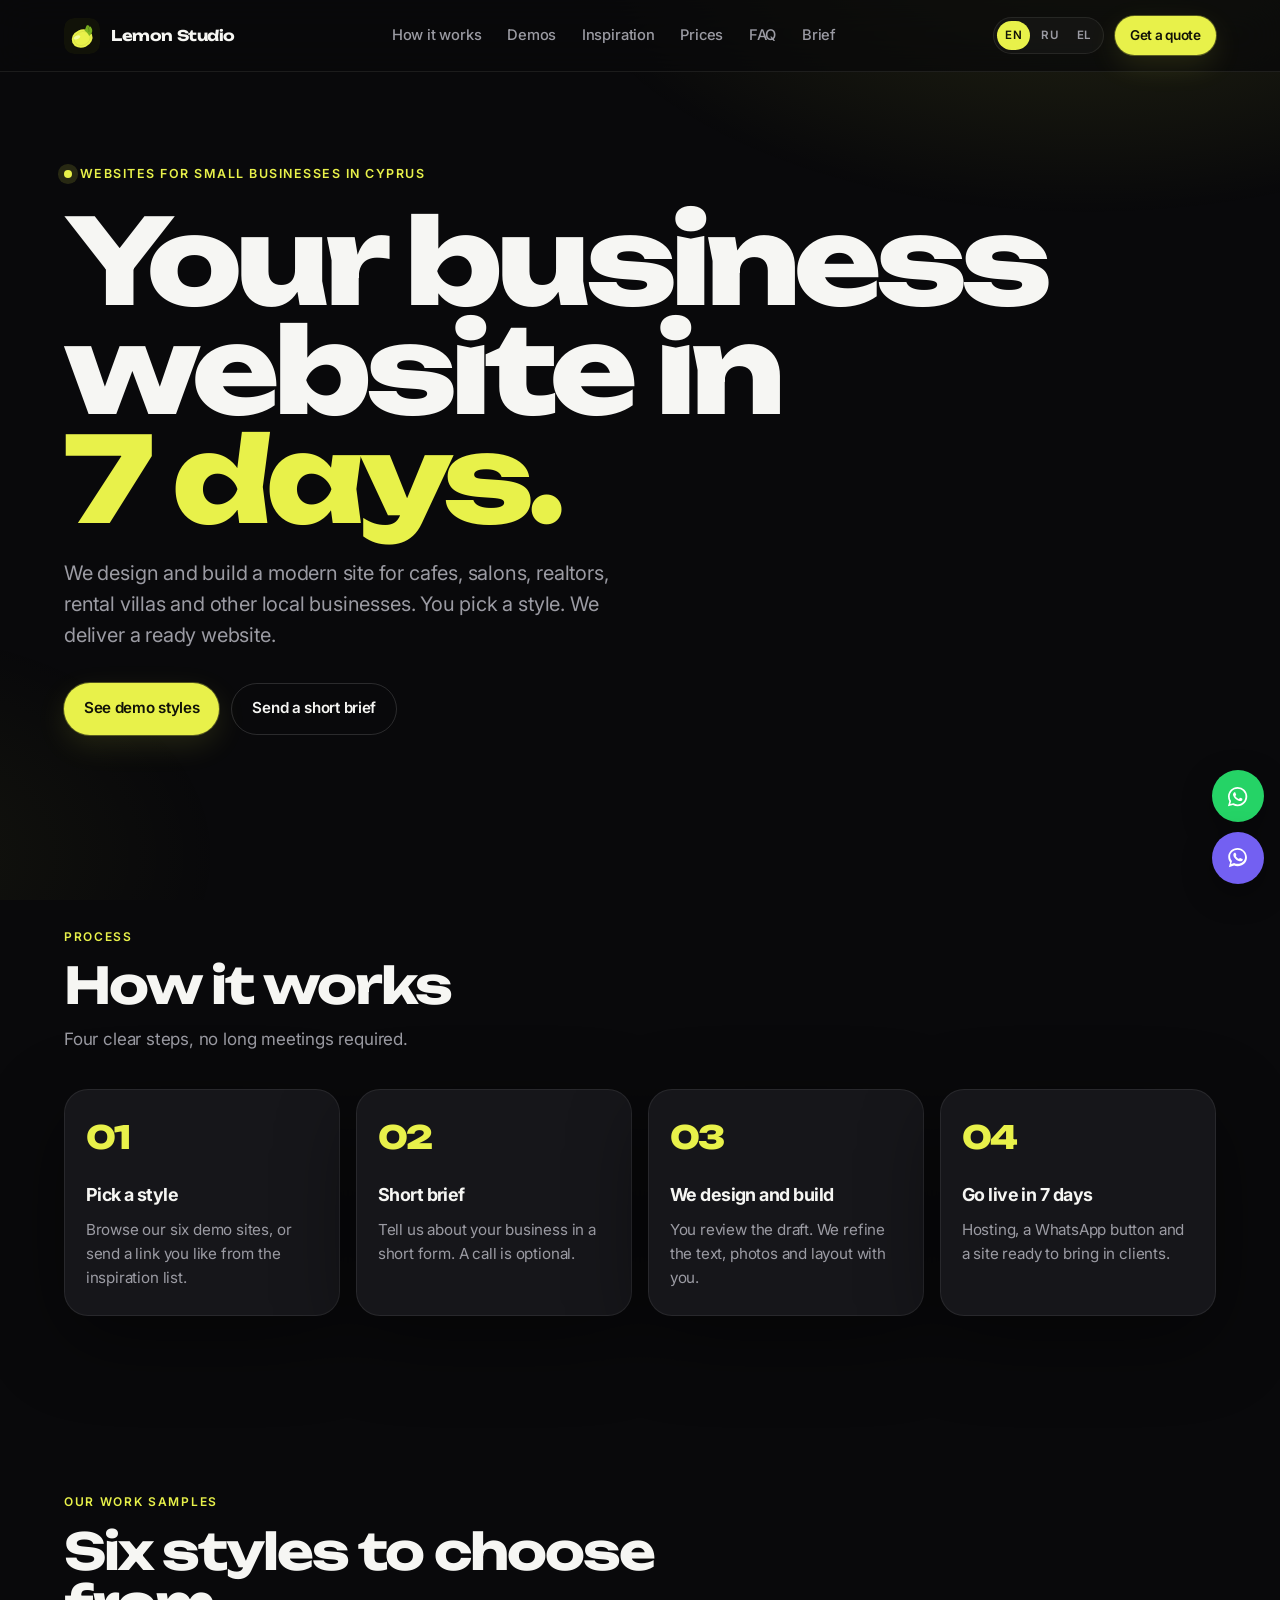
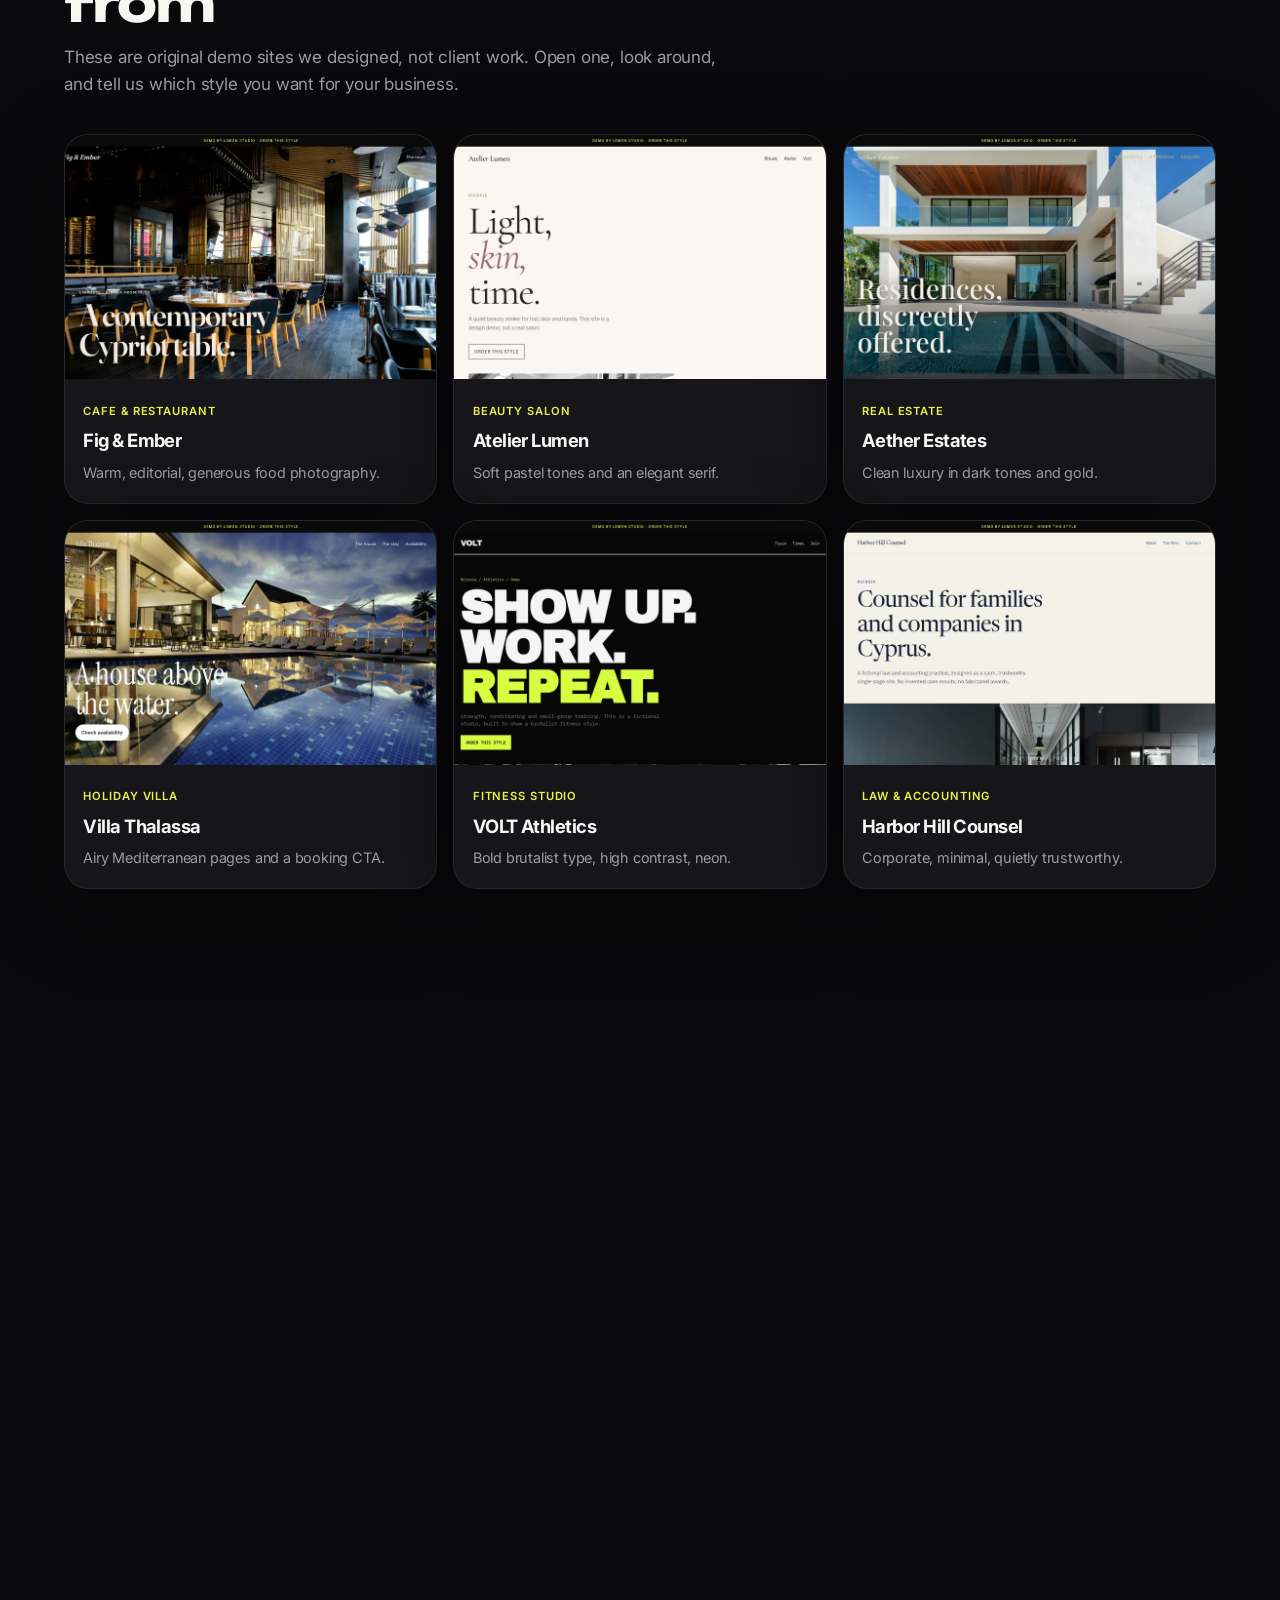
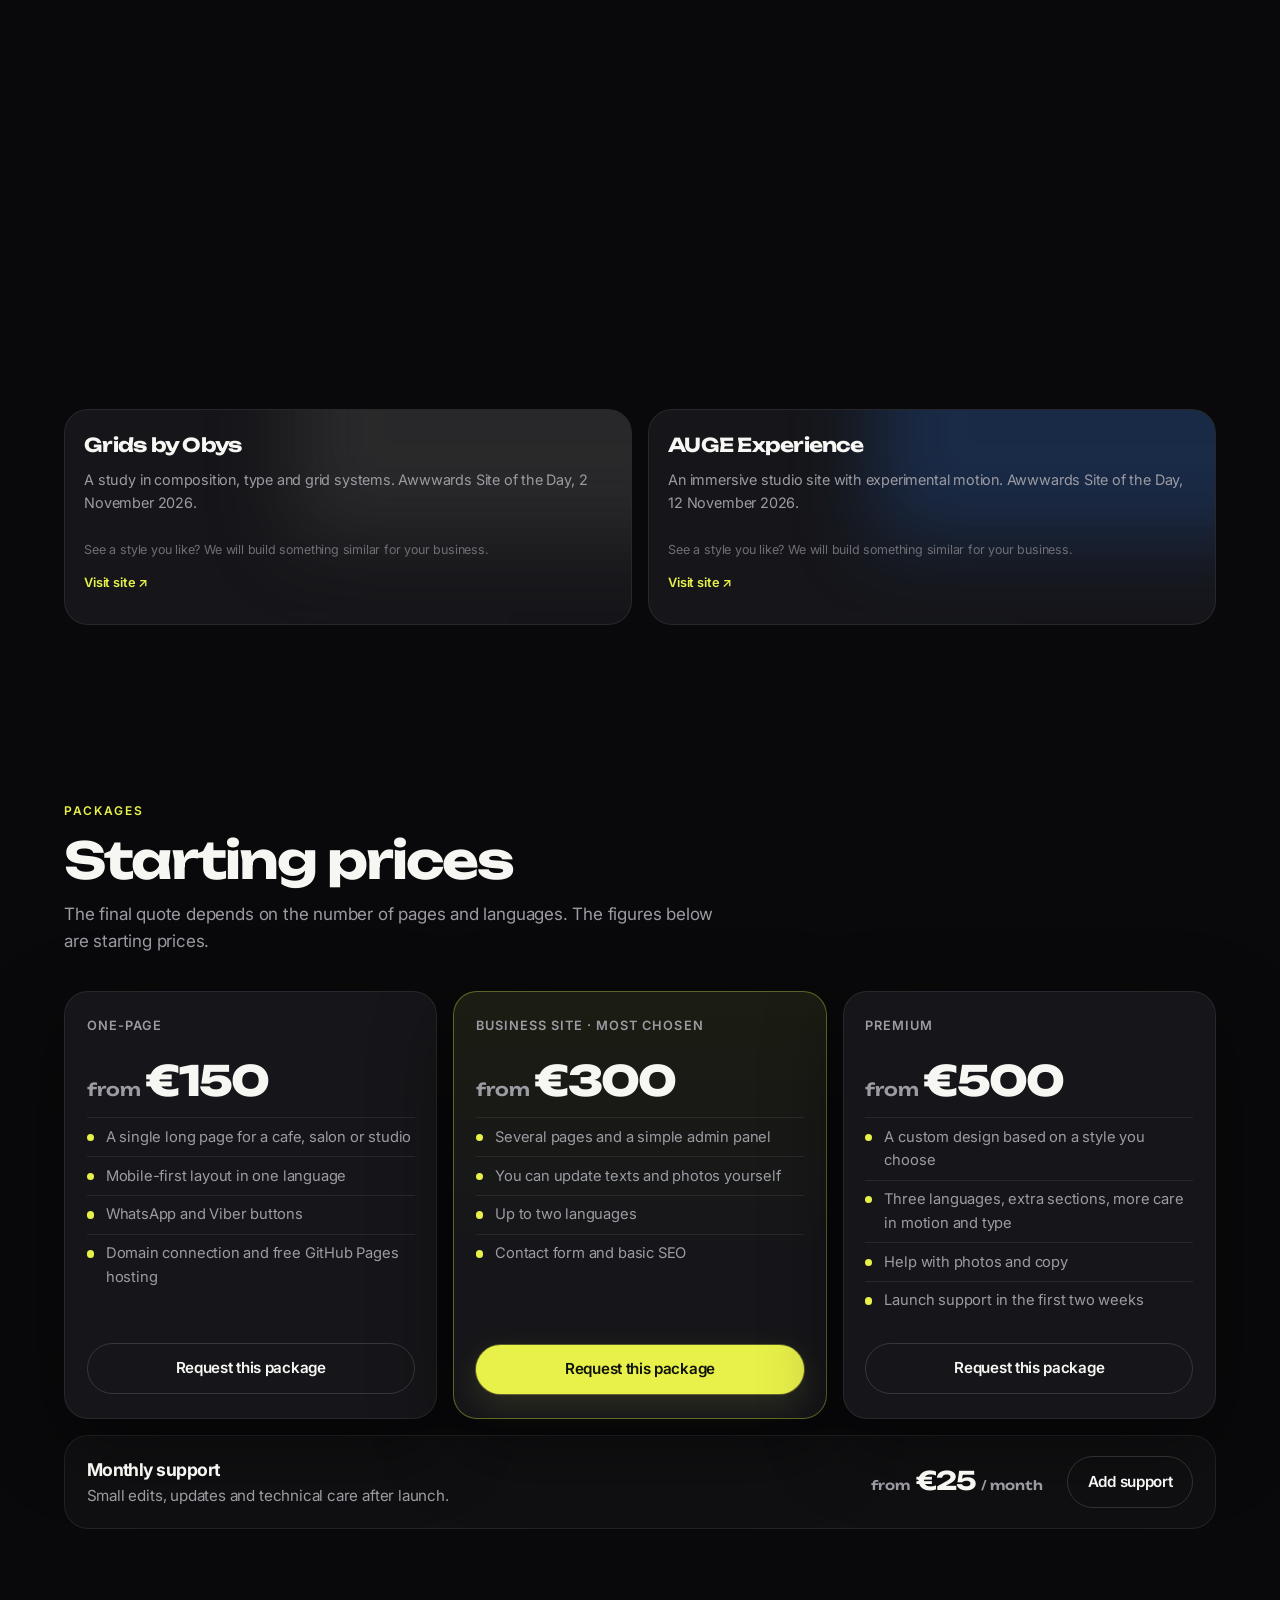
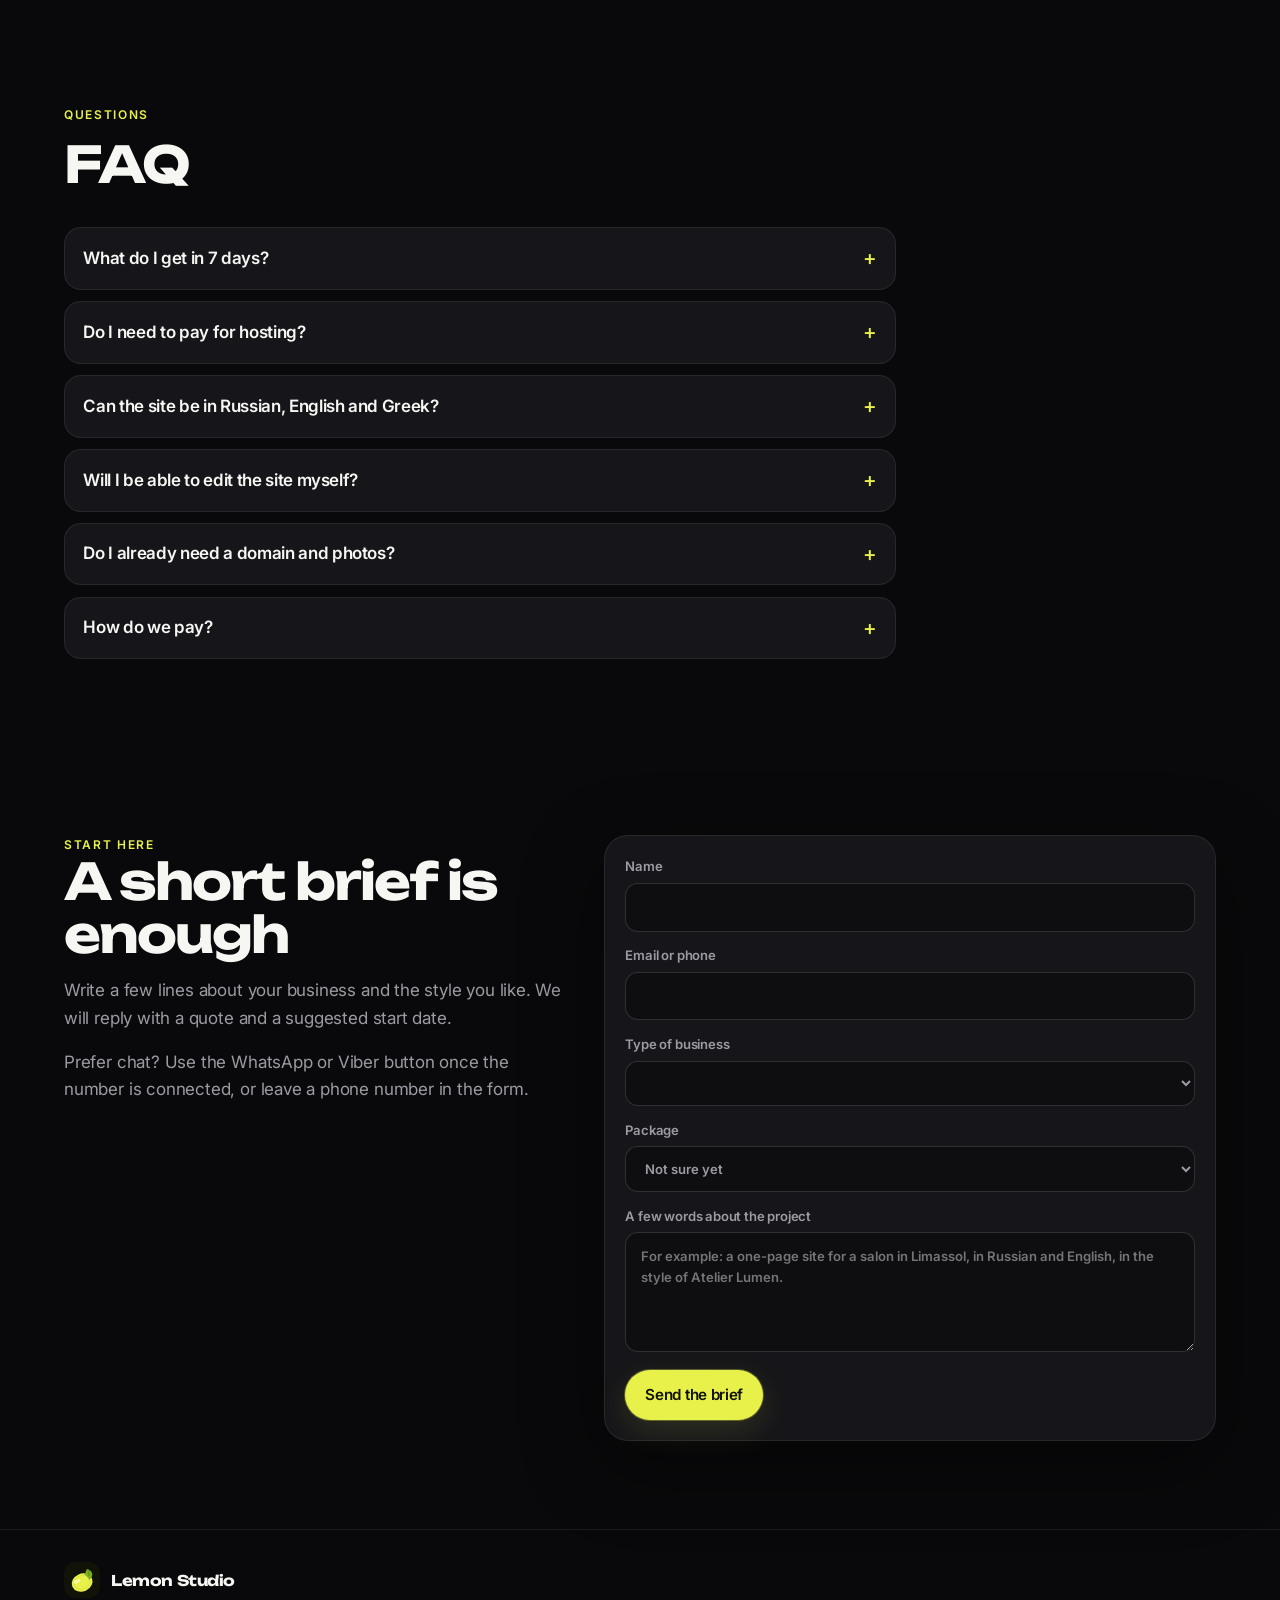
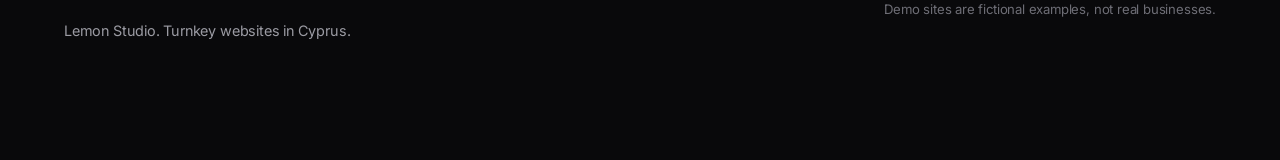
==== commit 274c6a17: "Set the brief form email Point the English, Russian, and Greek brief forms at cynews24@gmail.com and" ====
--- a/index.html
+++ b/index.html
@@ -350,8 +350,7 @@
               <p>Write a few lines about your business and the style you like. We will reply with a quote and a suggested start date.</p>
               <p>Prefer chat? Use the WhatsApp or Viber button once the number is connected, or leave a phone number in the form.</p>
             </div>
-            <!-- TODO: replace mailto:TODO@example.com with the studio email before launch, or hook the form to a backend. -->
-            <form class="brief reveal" action="mailto:TODO@example.com" method="post" enctype="text/plain">
+            <form class="brief reveal" action="mailto:cynews24@gmail.com" method="post" enctype="text/plain">
               <label>Name
                 <input type="text" name="name" required autocomplete="name">
               </label>
@@ -393,10 +392,10 @@
     </footer>
   </div>
   
-  <!-- TODO: replace PLACEHOLDER with the studio WhatsApp / Viber number (digits only, with country code). Do not leave PLACEHOLDER in production. -->
+  <!-- WhatsApp / Viber: +357 96 269278 -->
   <div class="float-btns" aria-label="Chat">
-    <a class="float-btn float-wa" href="https://wa.me/PLACEHOLDER" target="_blank" rel="noopener noreferrer" title="WhatsApp"><span class="sr-only">WhatsApp</span><svg viewBox="0 0 24 24" aria-hidden="true"><path d="M19.05 4.91A9.82 9.82 0 0 0 12.04 2C6.55 2 2.07 6.48 2.07 12c0 1.76.46 3.48 1.34 5L2 22l5.15-1.35A9.93 9.93 0 0 0 12.04 22c5.49 0 9.97-4.48 9.97-10 0-2.67-1.04-5.17-2.96-7.09zM12.04 20.15c-1.5 0-2.96-.4-4.23-1.16l-.3-.18-3.05.8.81-2.98-.2-.31a8.15 8.15 0 0 1-1.25-4.32c0-4.5 3.66-8.16 8.17-8.16 2.18 0 4.23.85 5.77 2.39a8.12 8.12 0 0 1 2.39 5.77c.01 4.5-3.65 8.15-8.11 8.15zm4.47-6.11c-.24-.12-1.44-.71-1.66-.79-.22-.08-.38-.12-.54.12-.16.24-.62.79-.76.95-.14.16-.28.18-.52.06-.24-.12-1.01-.37-1.92-1.18-.71-.63-1.19-1.41-1.33-1.65-.14-.24-.01-.37.1-.49.11-.11.24-.28.36-.42.12-.14.16-.24.24-.4.08-.16.04-.3-.02-.42-.06-.12-.54-1.3-.74-1.78-.2-.47-.4-.4-.54-.41h-.46c-.16 0-.42.06-.64.3-.22.24-.84.82-.84 2s.86 2.32.98 2.48c.12.16 1.69 2.58 4.1 3.61.57.25 1.02.4 1.37.51.57.18 1.09.16 1.5.1.46-.07 1.44-.59 1.64-1.16.2-.57.2-1.06.14-1.16-.06-.1-.22-.16-.46-.28z"/></svg></a>
-    <a class="float-btn float-vb" href="viber://chat?number=PLACEHOLDER" title="Viber"><span class="sr-only">Viber</span><svg viewBox="0 0 24 24" aria-hidden="true"><path d="M12 2C6.7 2 2.3 6.1 2.3 11.1c0 2.1.7 4.1 2 5.7L3 22l5.4-1.7c1.1.4 2.3.6 3.6.6 5.3 0 9.7-4.1 9.7-9.1S17.3 2 12 2zm0 16.4c-1.1 0-2.2-.2-3.2-.6l-.3-.1-3.2.9.9-3.1-.2-.3c-1.1-1.3-1.7-3-1.7-4.7C4.3 7.3 7.7 4 12 4s7.7 3.3 7.7 7.4c0 4.1-3.4 7-7.7 7zm4.2-5.3c-.2-.1-1.3-.6-1.5-.7-.2-.1-.3-.1-.5.1l-.5.6c-.1.1-.2.2-.5.1-1.1-.5-2.3-1.5-3-2.7-.1-.2 0-.3.1-.5l.4-.4c.1-.1.1-.3 0-.4 0-.1-.6-1.4-.8-1.9-.2-.5-.4-.4-.5-.4h-.4c-.2 0-.4.1-.6.3s-.8.8-.8 2c0 1.2.8 2.4 1 2.6 1.3 2 3.2 3.3 5.4 3.9.6.2 1.2.2 1.6.1.5-.1 1.4-.6 1.6-1.1.2-.5.2-1 .1-1.1-.1-.1-.3-.2-.5-.3z"/></svg></a>
+    <a class="float-btn float-wa" href="https://wa.me/35796269278" target="_blank" rel="noopener noreferrer" title="WhatsApp"><span class="sr-only">WhatsApp</span><svg viewBox="0 0 24 24" aria-hidden="true"><path d="M19.05 4.91A9.82 9.82 0 0 0 12.04 2C6.55 2 2.07 6.48 2.07 12c0 1.76.46 3.48 1.34 5L2 22l5.15-1.35A9.93 9.93 0 0 0 12.04 22c5.49 0 9.97-4.48 9.97-10 0-2.67-1.04-5.17-2.96-7.09zM12.04 20.15c-1.5 0-2.96-.4-4.23-1.16l-.3-.18-3.05.8.81-2.98-.2-.31a8.15 8.15 0 0 1-1.25-4.32c0-4.5 3.66-8.16 8.17-8.16 2.18 0 4.23.85 5.77 2.39a8.12 8.12 0 0 1 2.39 5.77c.01 4.5-3.65 8.15-8.11 8.15zm4.47-6.11c-.24-.12-1.44-.71-1.66-.79-.22-.08-.38-.12-.54.12-.16.24-.62.79-.76.95-.14.16-.28.18-.52.06-.24-.12-1.01-.37-1.92-1.18-.71-.63-1.19-1.41-1.33-1.65-.14-.24-.01-.37.1-.49.11-.11.24-.28.36-.42.12-.14.16-.24.24-.4.08-.16.04-.3-.02-.42-.06-.12-.54-1.3-.74-1.78-.2-.47-.4-.4-.54-.41h-.46c-.16 0-.42.06-.64.3-.22.24-.84.82-.84 2s.86 2.32.98 2.48c.12.16 1.69 2.58 4.1 3.61.57.25 1.02.4 1.37.51.57.18 1.09.16 1.5.1.46-.07 1.44-.59 1.64-1.16.2-.57.2-1.06.14-1.16-.06-.1-.22-.16-.46-.28z"/></svg></a>
+    <a class="float-btn float-vb" href="viber://chat?number=%2B35796269278" title="Viber"><span class="sr-only">Viber</span><svg viewBox="0 0 24 24" aria-hidden="true"><path d="M12 2C6.7 2 2.3 6.1 2.3 11.1c0 2.1.7 4.1 2 5.7L3 22l5.4-1.7c1.1.4 2.3.6 3.6.6 5.3 0 9.7-4.1 9.7-9.1S17.3 2 12 2zm0 16.4c-1.1 0-2.2-.2-3.2-.6l-.3-.1-3.2.9.9-3.1-.2-.3c-1.1-1.3-1.7-3-1.7-4.7C4.3 7.3 7.7 4 12 4s7.7 3.3 7.7 7.4c0 4.1-3.4 7-7.7 7zm4.2-5.3c-.2-.1-1.3-.6-1.5-.7-.2-.1-.3-.1-.5.1l-.5.6c-.1.1-.2.2-.5.1-1.1-.5-2.3-1.5-3-2.7-.1-.2 0-.3.1-.5l.4-.4c.1-.1.1-.3 0-.4 0-.1-.6-1.4-.8-1.9-.2-.5-.4-.4-.5-.4h-.4c-.2 0-.4.1-.6.3s-.8.8-.8 2c0 1.2.8 2.4 1 2.6 1.3 2 3.2 3.3 5.4 3.9.6.2 1.2.2 1.6.1.5-.1 1.4-.6 1.6-1.1.2-.5.2-1 .1-1.1-.1-.1-.3-.2-.5-.3z"/></svg></a>
   </div>
 
   <script src="js/main.js"></script>
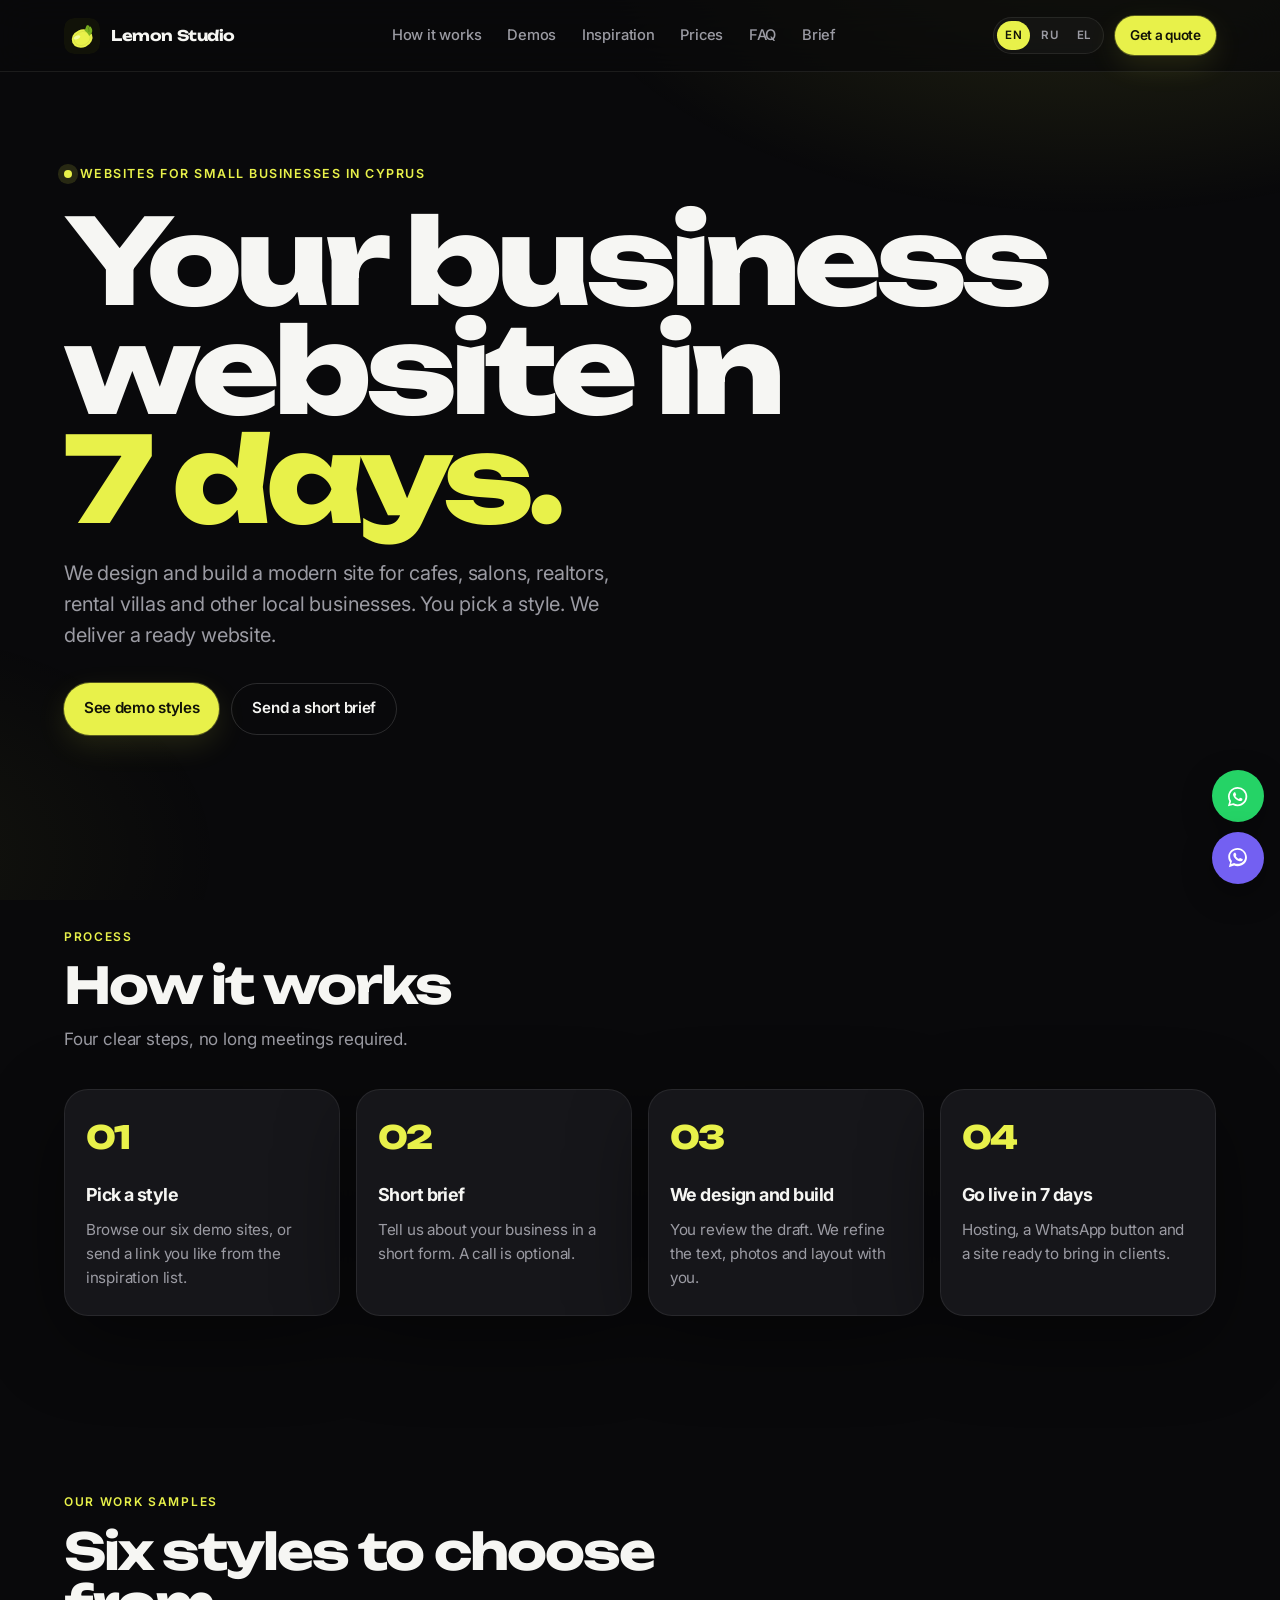
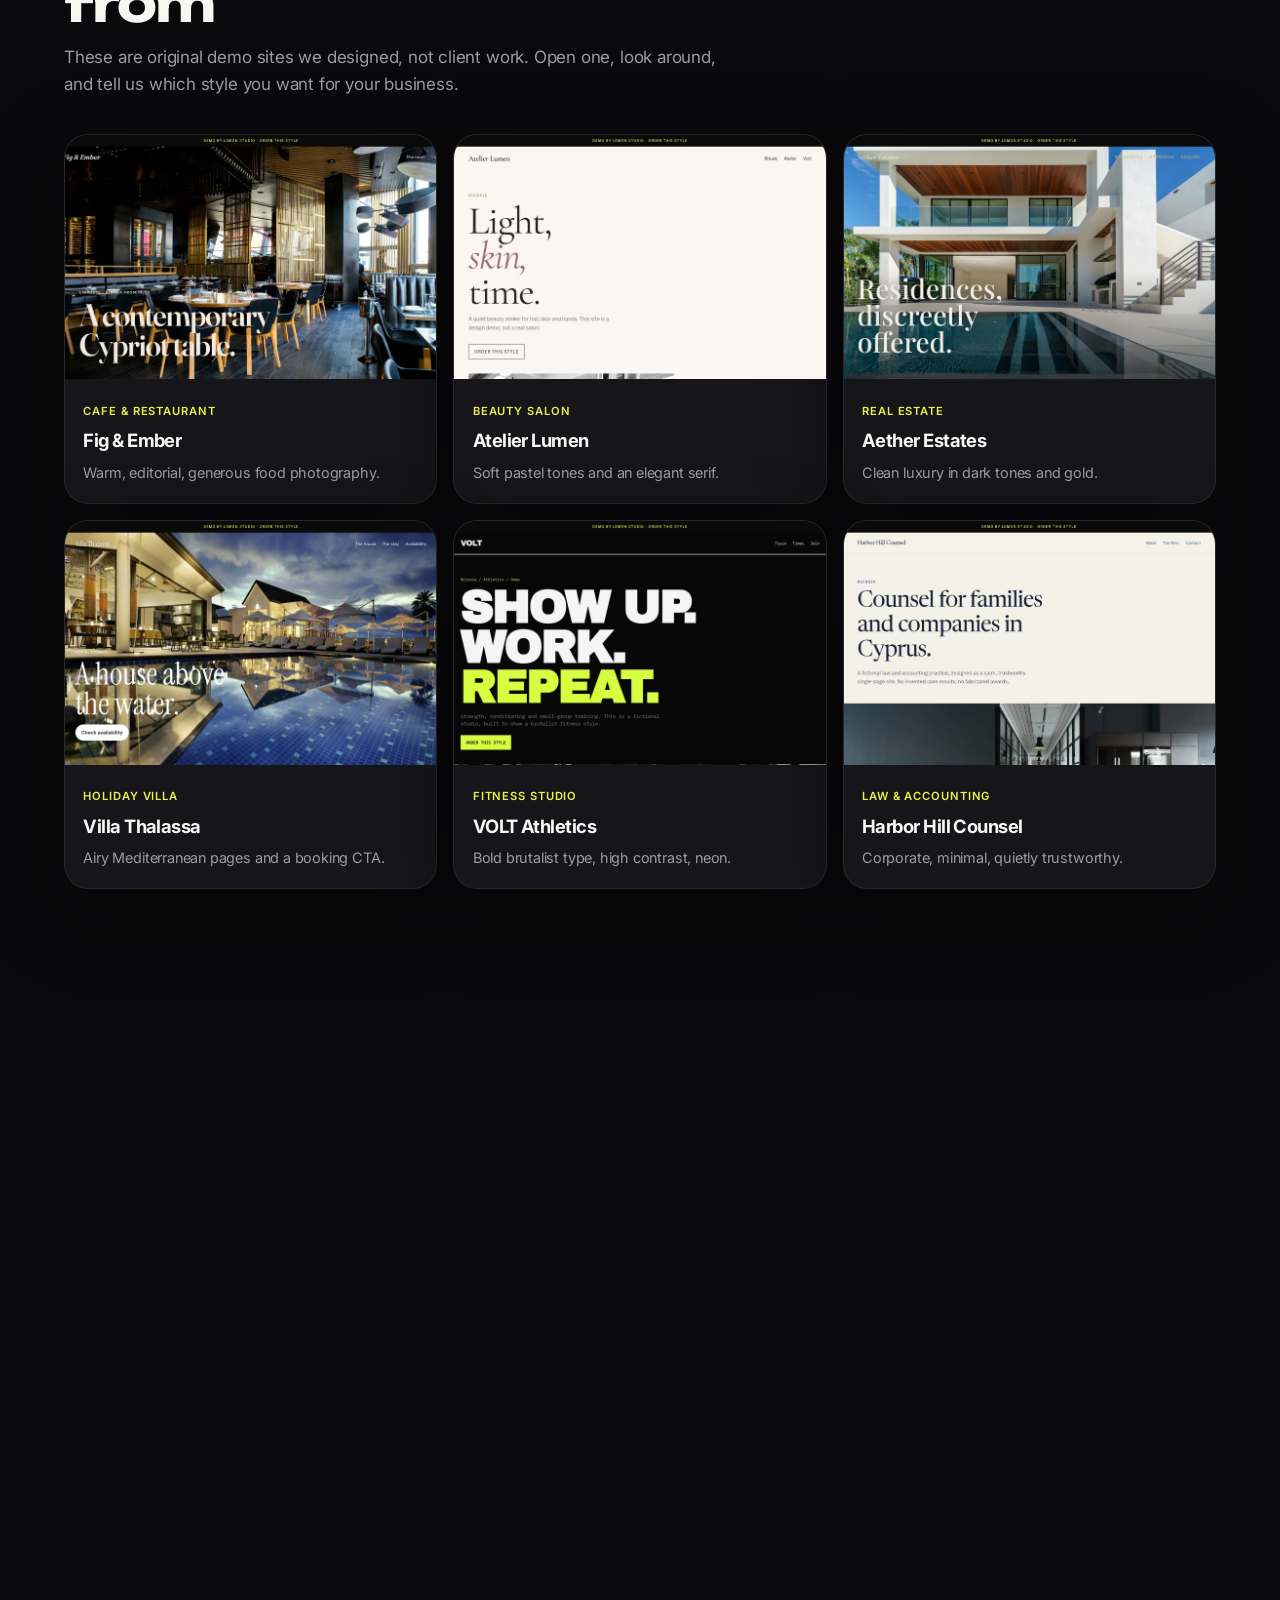
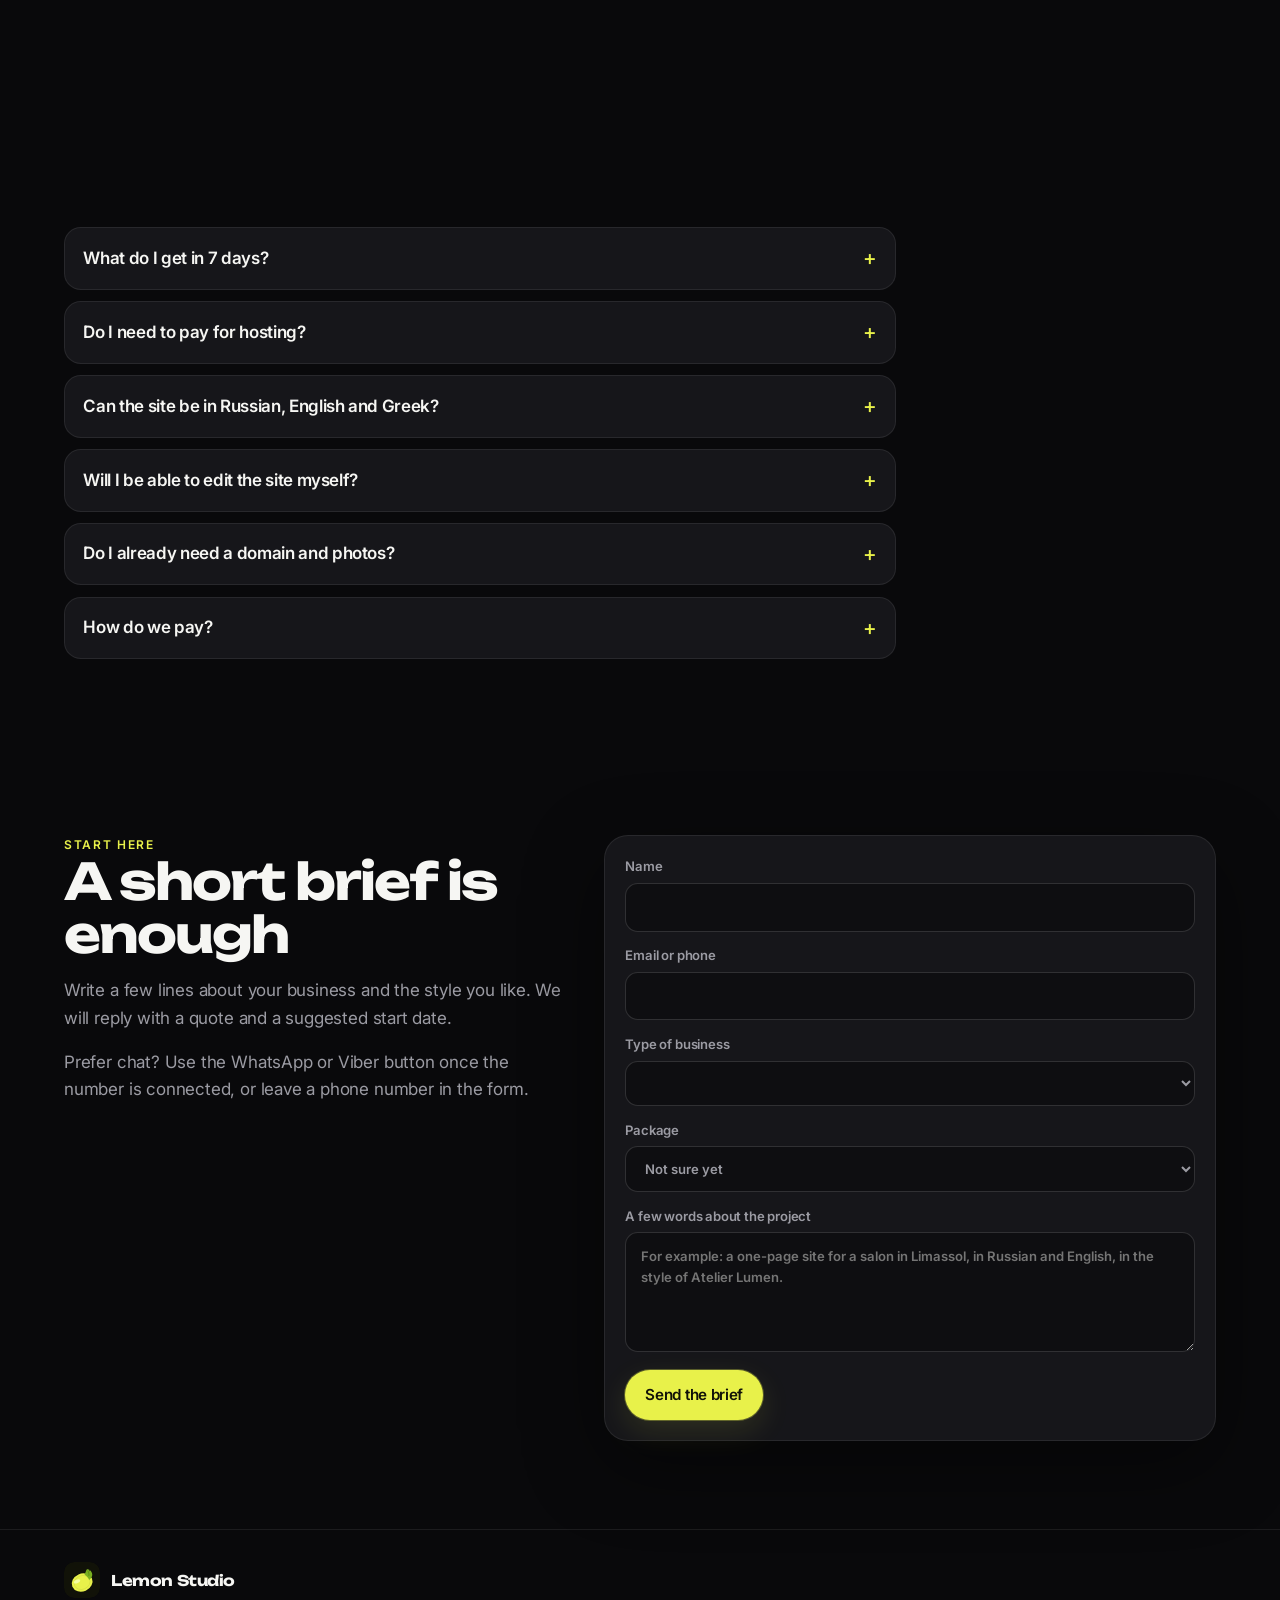
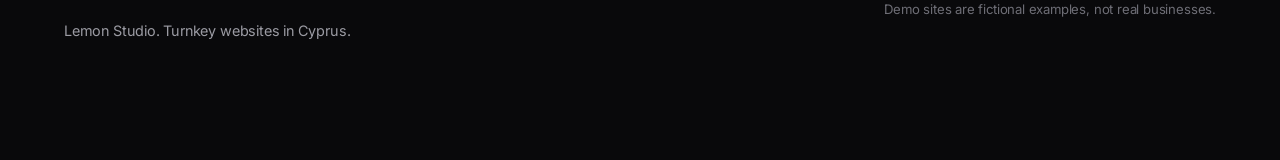
==== commit b72e633e: "Use lemonstudiocy@gmail.com for the brief form Replace cynews24@gmail.com on the English, Russian, a" ====
--- a/index.html
+++ b/index.html
@@ -350,7 +350,7 @@
               <p>Write a few lines about your business and the style you like. We will reply with a quote and a suggested start date.</p>
               <p>Prefer chat? Use the WhatsApp or Viber button once the number is connected, or leave a phone number in the form.</p>
             </div>
-            <form class="brief reveal" action="mailto:cynews24@gmail.com" method="post" enctype="text/plain">
+            <form class="brief reveal" action="mailto:lemonstudiocy@gmail.com" method="post" enctype="text/plain">
               <label>Name
                 <input type="text" name="name" required autocomplete="name">
               </label>
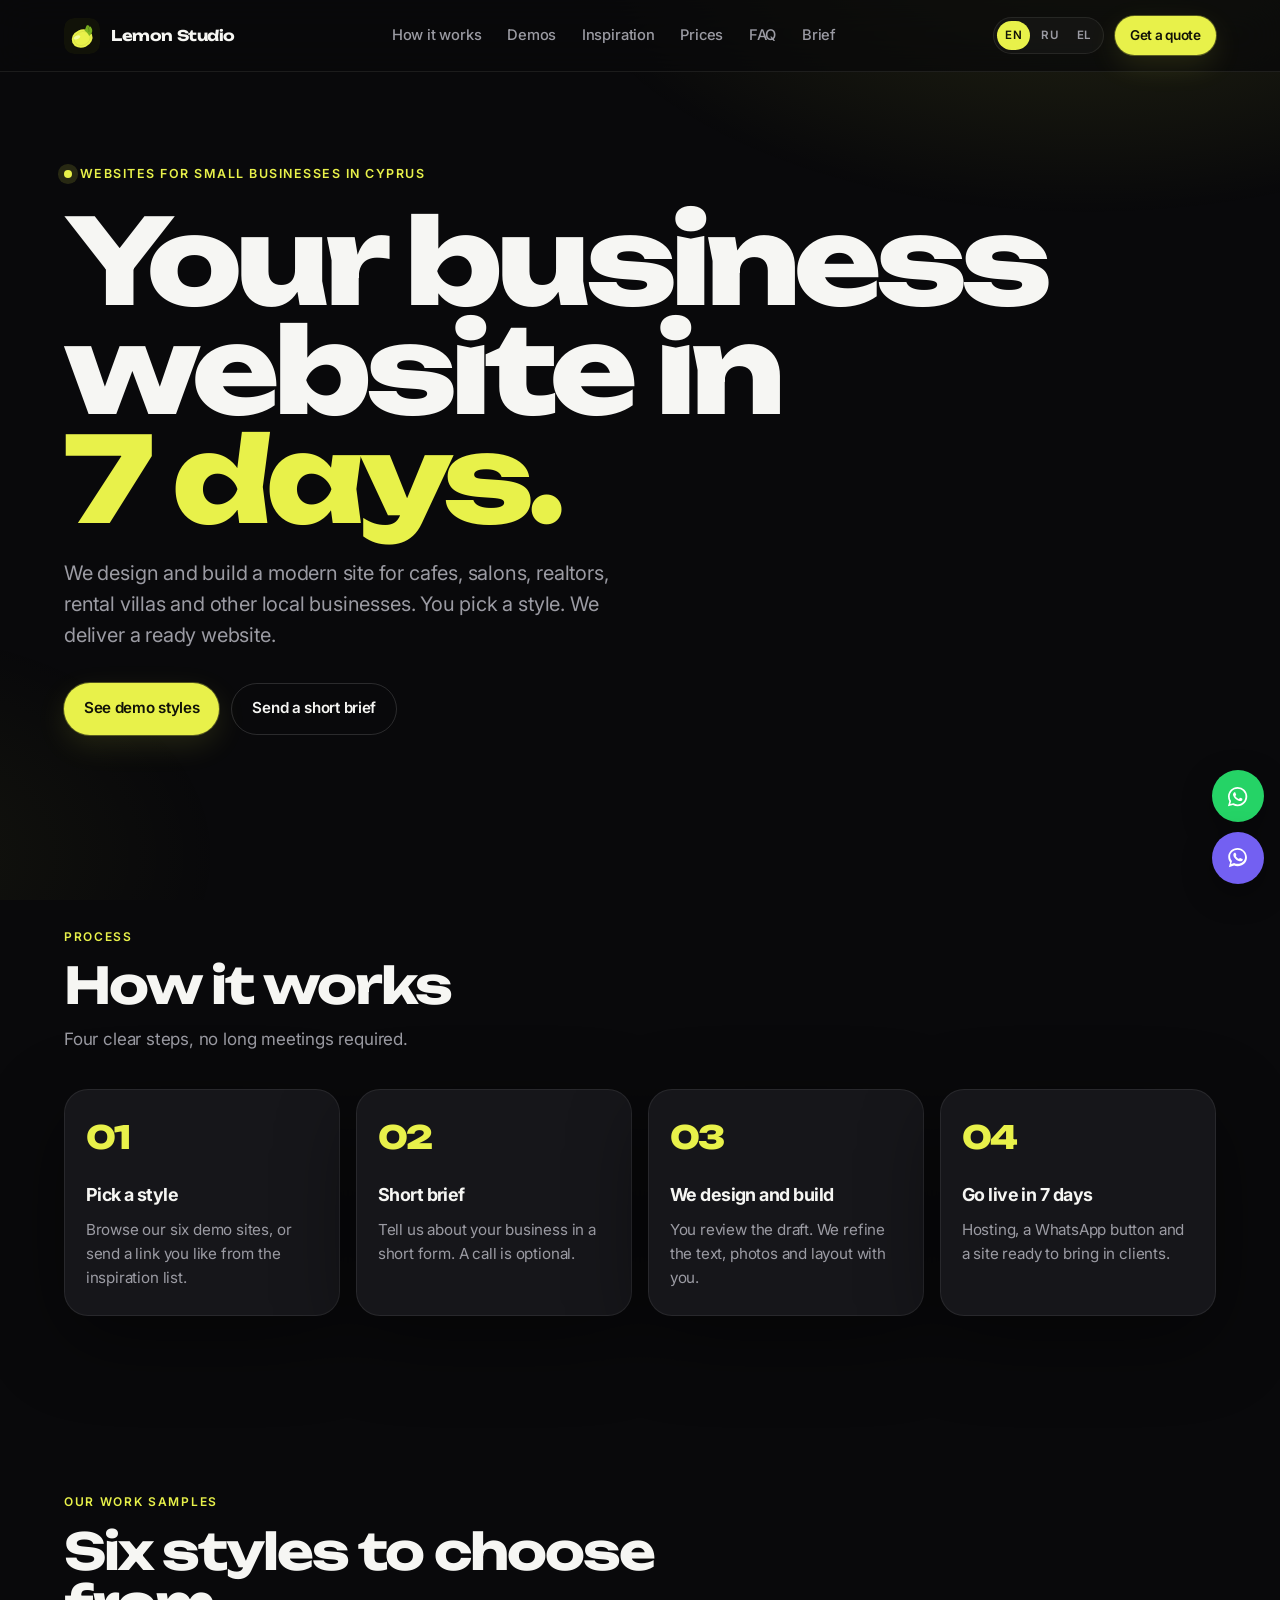
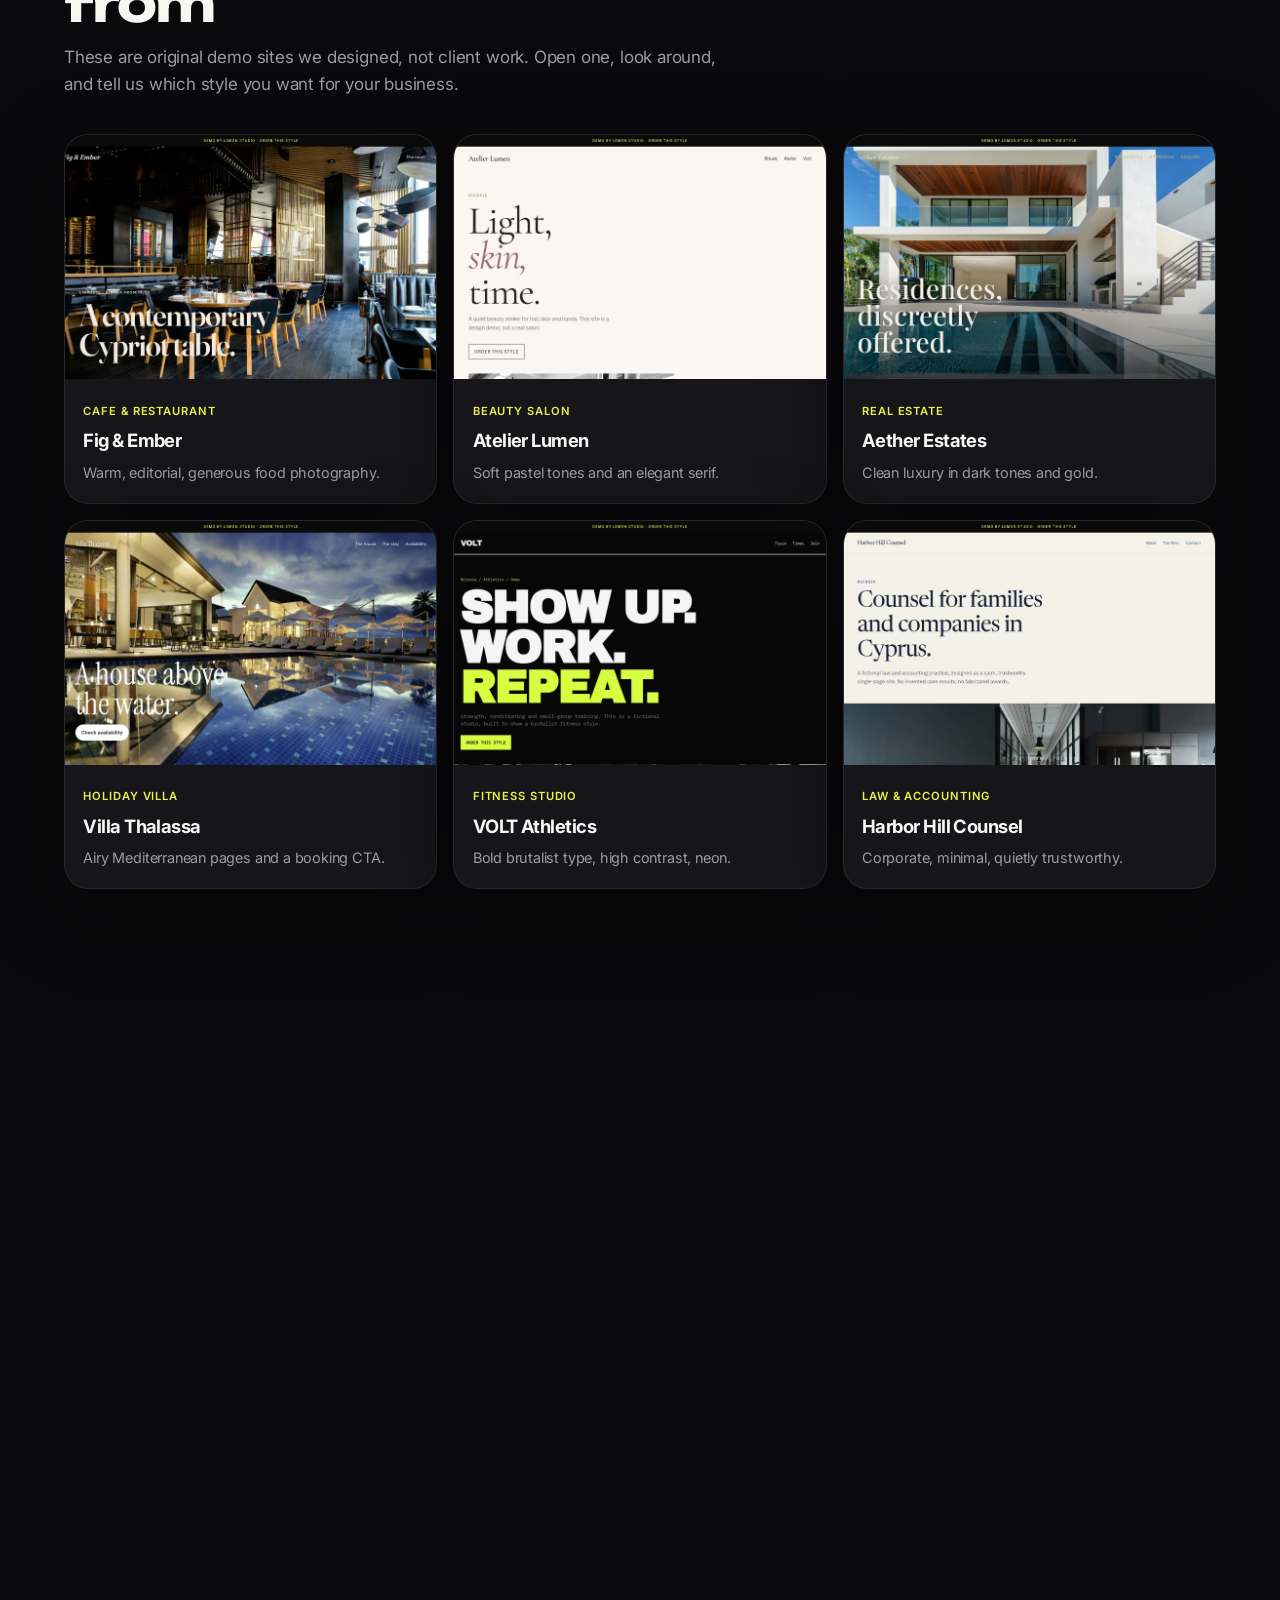
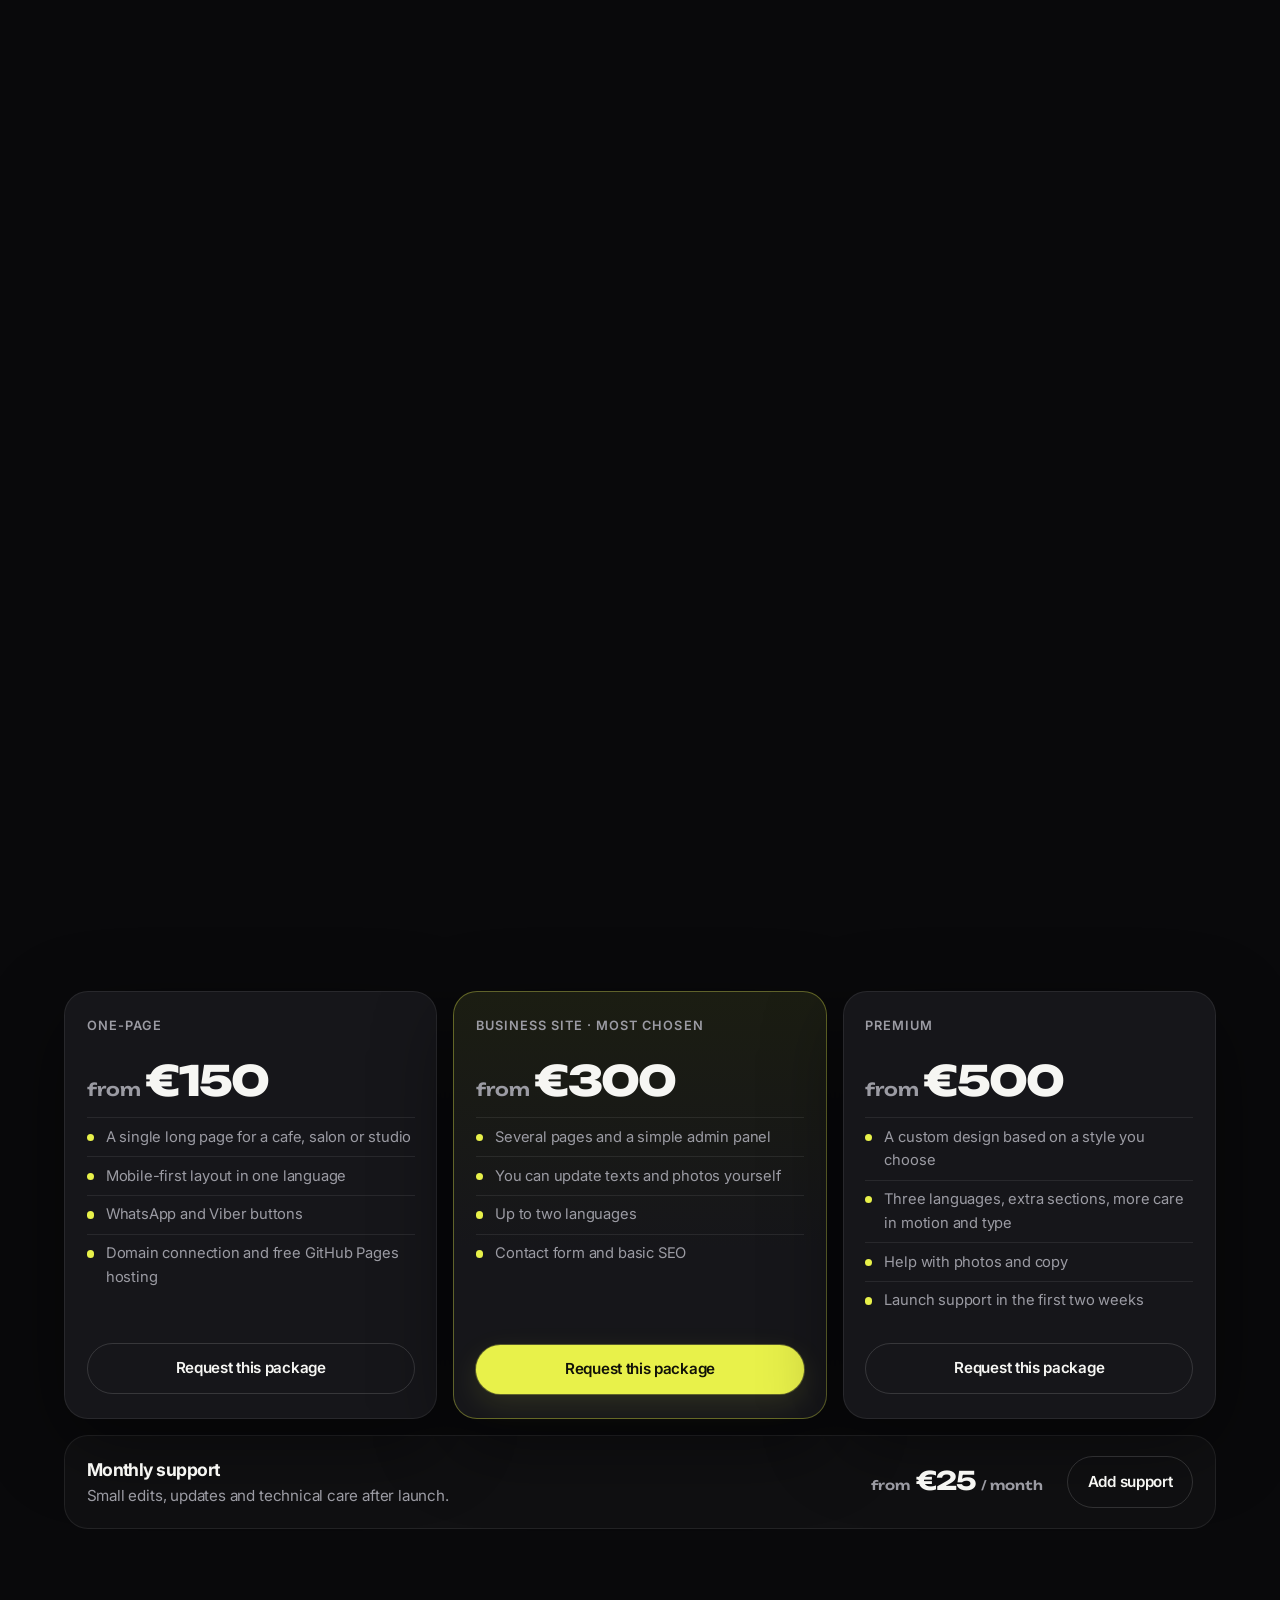
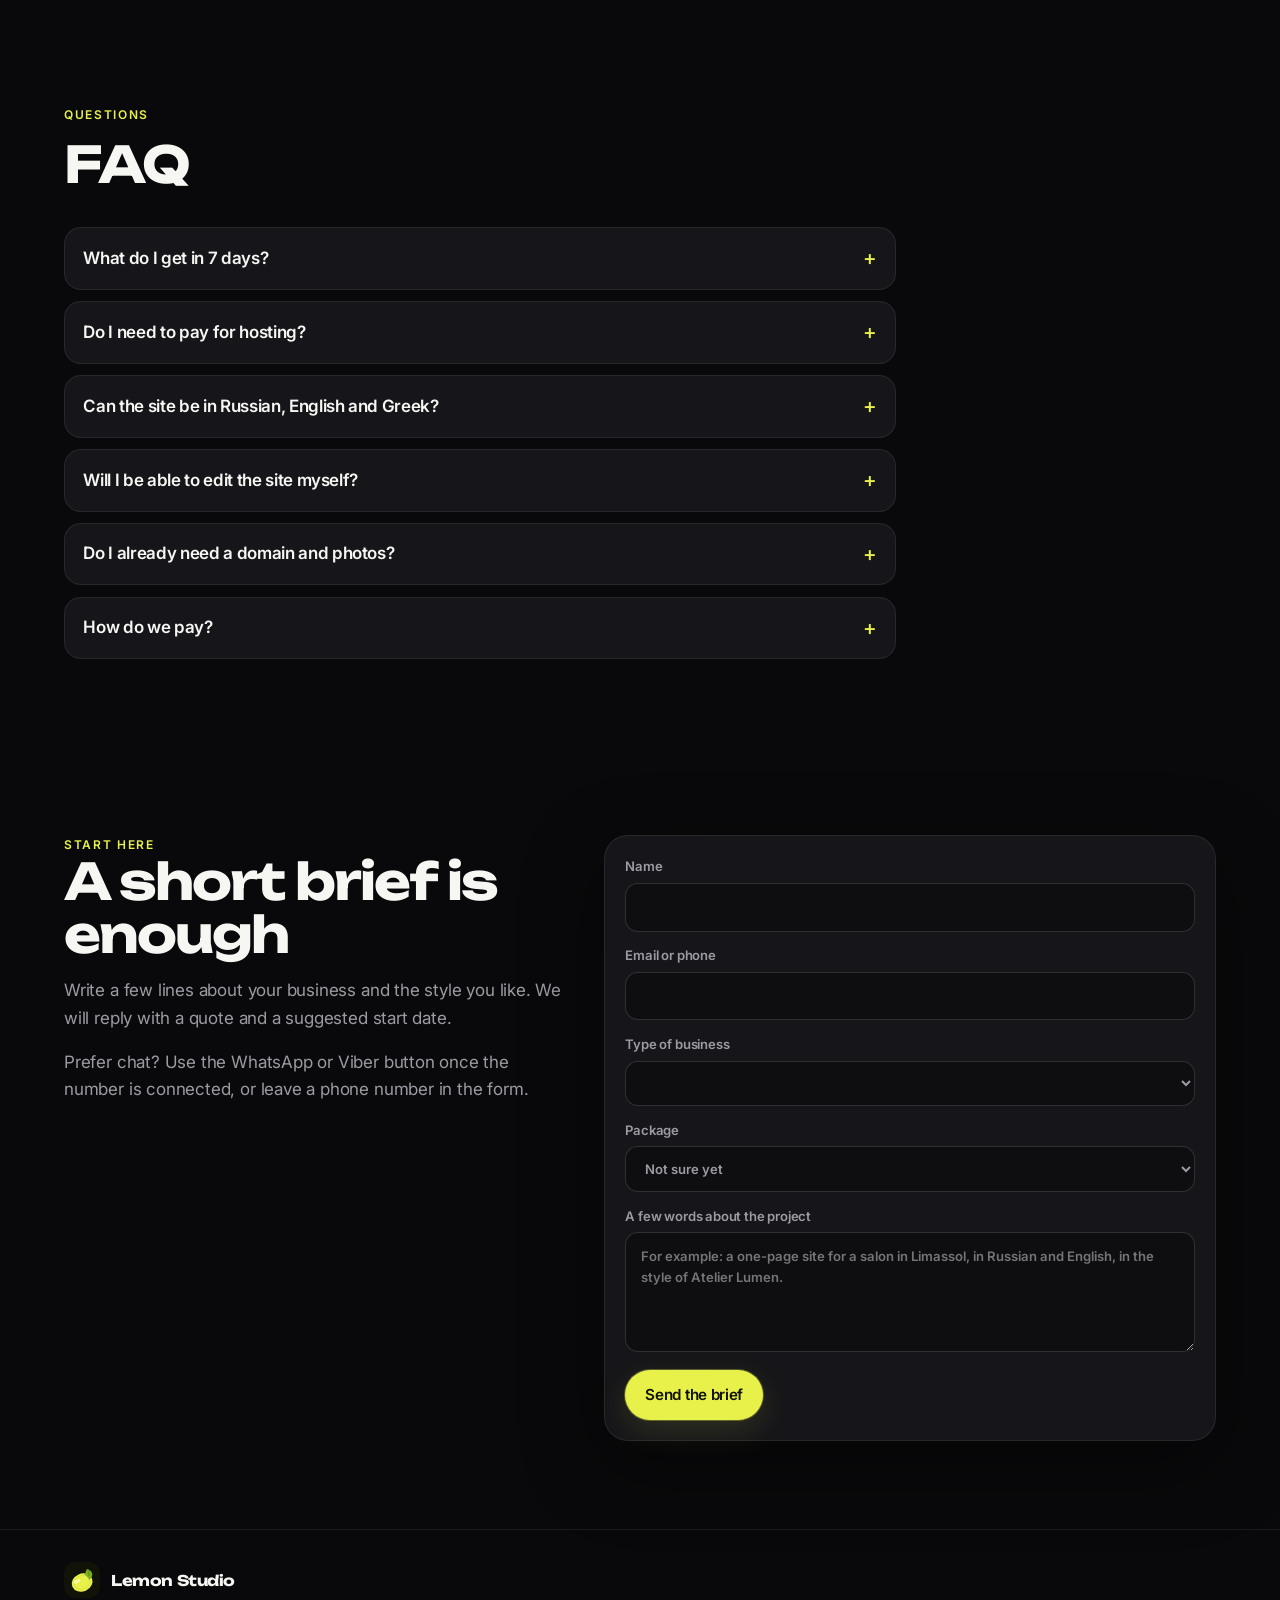
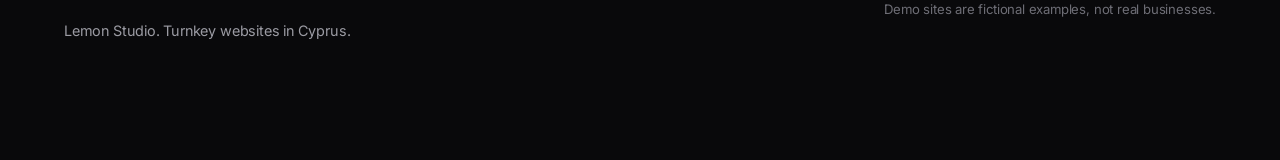
==== commit 29783b18: "Serve the site on lemonstudiocy.com Add the Pages CNAME, use root paths on the 404 page, and publish" ====
--- a/index.html
+++ b/index.html
@@ -3,24 +3,46 @@
 <head>
   <meta charset="utf-8">
   <meta name="viewport" content="width=device-width, initial-scale=1">
-  <title>Lemon Studio | Your business website in 7 days</title>
-  <meta name="description" content="Lemon Studio builds modern turnkey websites for cafes, beauty salons, realtors, villas, fitness studios and law firms in Cyprus. Live in 7 days, from €150.">
-  <!-- TODO: update canonical and Open Graph URLs when the domain is purchased. -->
+  <title>Web Design Cyprus | Lemon Studio</title>
+  <meta name="description" content="Website development in Limassol and web design across Cyprus. Lemon Studio builds turnkey sites for cafes, salons, realtors, villas and local businesses. Live in 7 days, from €150.">
   <link rel="canonical" href="https://lemonstudiocy.com/">
   <link rel="alternate" hreflang="en" href="https://lemonstudiocy.com/">
   <link rel="alternate" hreflang="ru" href="https://lemonstudiocy.com/ru/">
   <link rel="alternate" hreflang="el" href="https://lemonstudiocy.com/el/">
   <link rel="alternate" hreflang="x-default" href="https://lemonstudiocy.com/">
   <meta property="og:type" content="website">
-  <meta property="og:title" content="Your business website in 7 days">
-  <meta property="og:description" content="Lemon Studio builds modern turnkey websites for cafes, beauty salons, realtors, villas, fitness studios and law firms in Cyprus. Live in 7 days, from €150.">
+  <meta property="og:title" content="Web Design Cyprus | Lemon Studio">
+  <meta property="og:description" content="Website development in Limassol and web design across Cyprus. Lemon Studio builds turnkey sites for cafes, salons, realtors, villas and local businesses. Live in 7 days, from €150.">
   <meta property="og:url" content="https://lemonstudiocy.com/">
   <meta property="og:image" content="https://lemonstudiocy.com/assets/og-image.png">
   <meta property="og:locale" content="en_GB">
   <meta name="twitter:card" content="summary_large_image">
-  <meta name="twitter:title" content="Your business website in 7 days">
-  <meta name="twitter:description" content="Lemon Studio builds modern turnkey websites for cafes, beauty salons, realtors, villas, fitness studios and law firms in Cyprus. Live in 7 days, from €150.">
+  <meta name="twitter:title" content="Web Design Cyprus | Lemon Studio">
+  <meta name="twitter:description" content="Website development in Limassol and web design across Cyprus. Lemon Studio builds turnkey sites for cafes, salons, realtors, villas and local businesses. Live in 7 days, from €150.">
   <meta name="twitter:image" content="https://lemonstudiocy.com/assets/og-image.png">
+  <script type="application/ld+json">
+  {
+    "@context": "https://schema.org",
+    "@type": ["LocalBusiness", "ProfessionalService"],
+    "name": "Lemon Studio",
+    "url": "https://lemonstudiocy.com/",
+    "image": "https://lemonstudiocy.com/assets/og-image.png",
+    "telephone": "+35796269278",
+    "email": "lemonstudiocy@gmail.com",
+    "priceRange": "€150+",
+    "address": {
+      "@type": "PostalAddress",
+      "addressLocality": "Limassol",
+      "addressRegion": "Limassol",
+      "addressCountry": "CY"
+    },
+    "areaServed": {
+      "@type": "Country",
+      "name": "Cyprus"
+    },
+    "inLanguage": "en"
+  }
+  </script>
   <link rel="icon" href="assets/favicon.svg" type="image/svg+xml">
   <link rel="icon" href="assets/favicon-32.png" type="image/png" sizes="32x32">
   <link rel="apple-touch-icon" href="assets/apple-touch-icon.png">
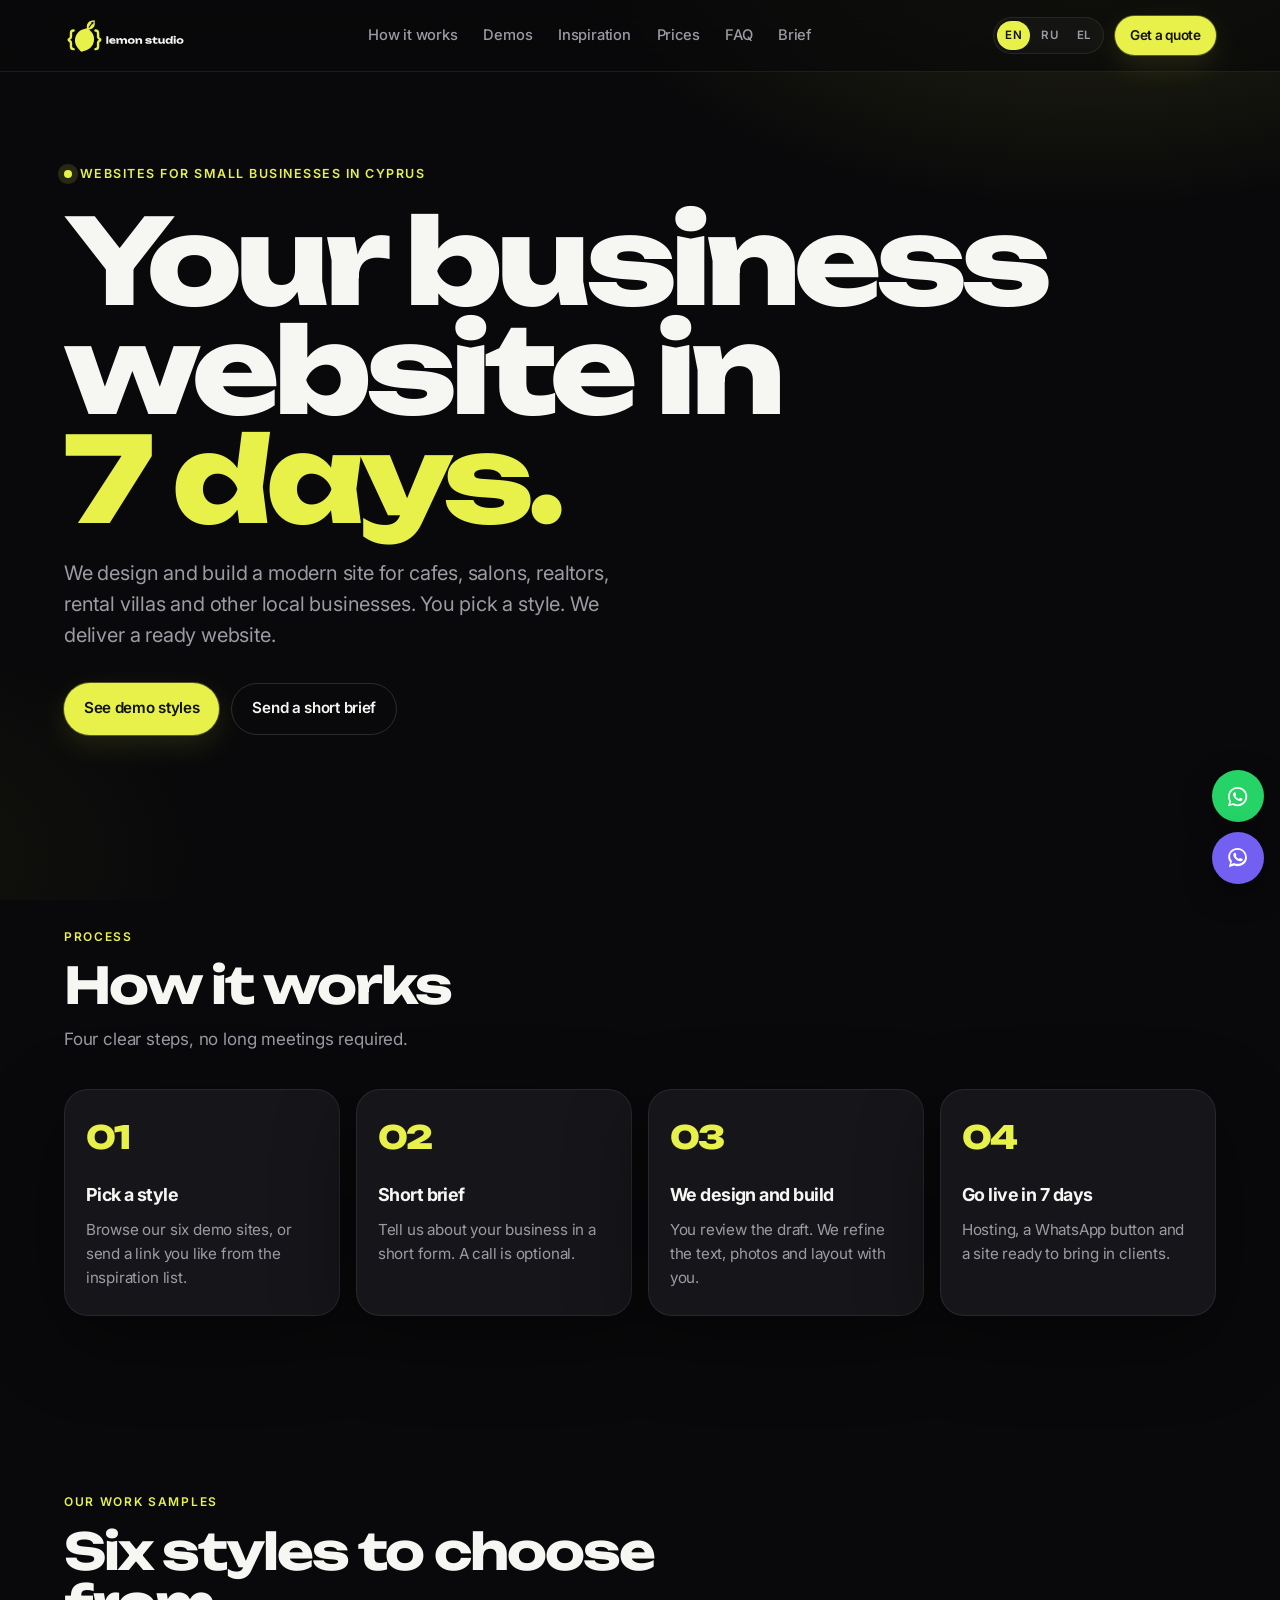
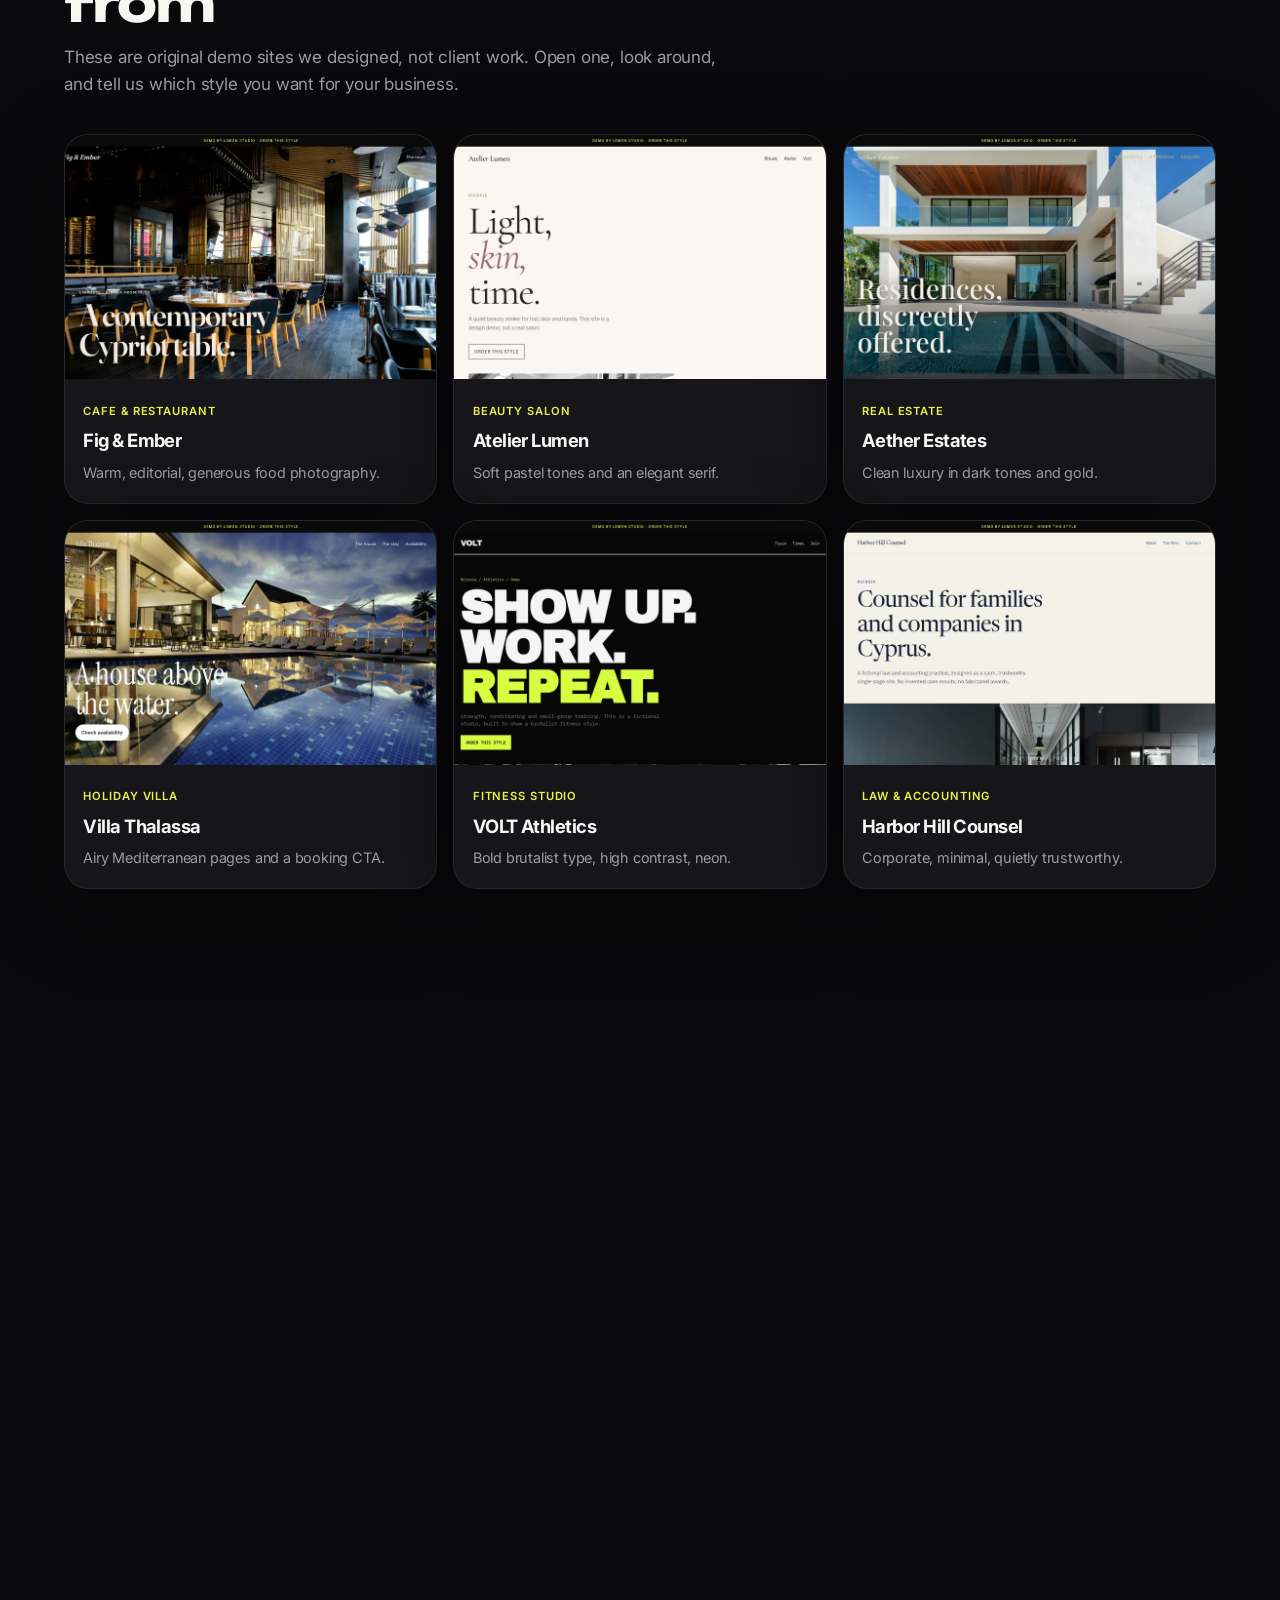
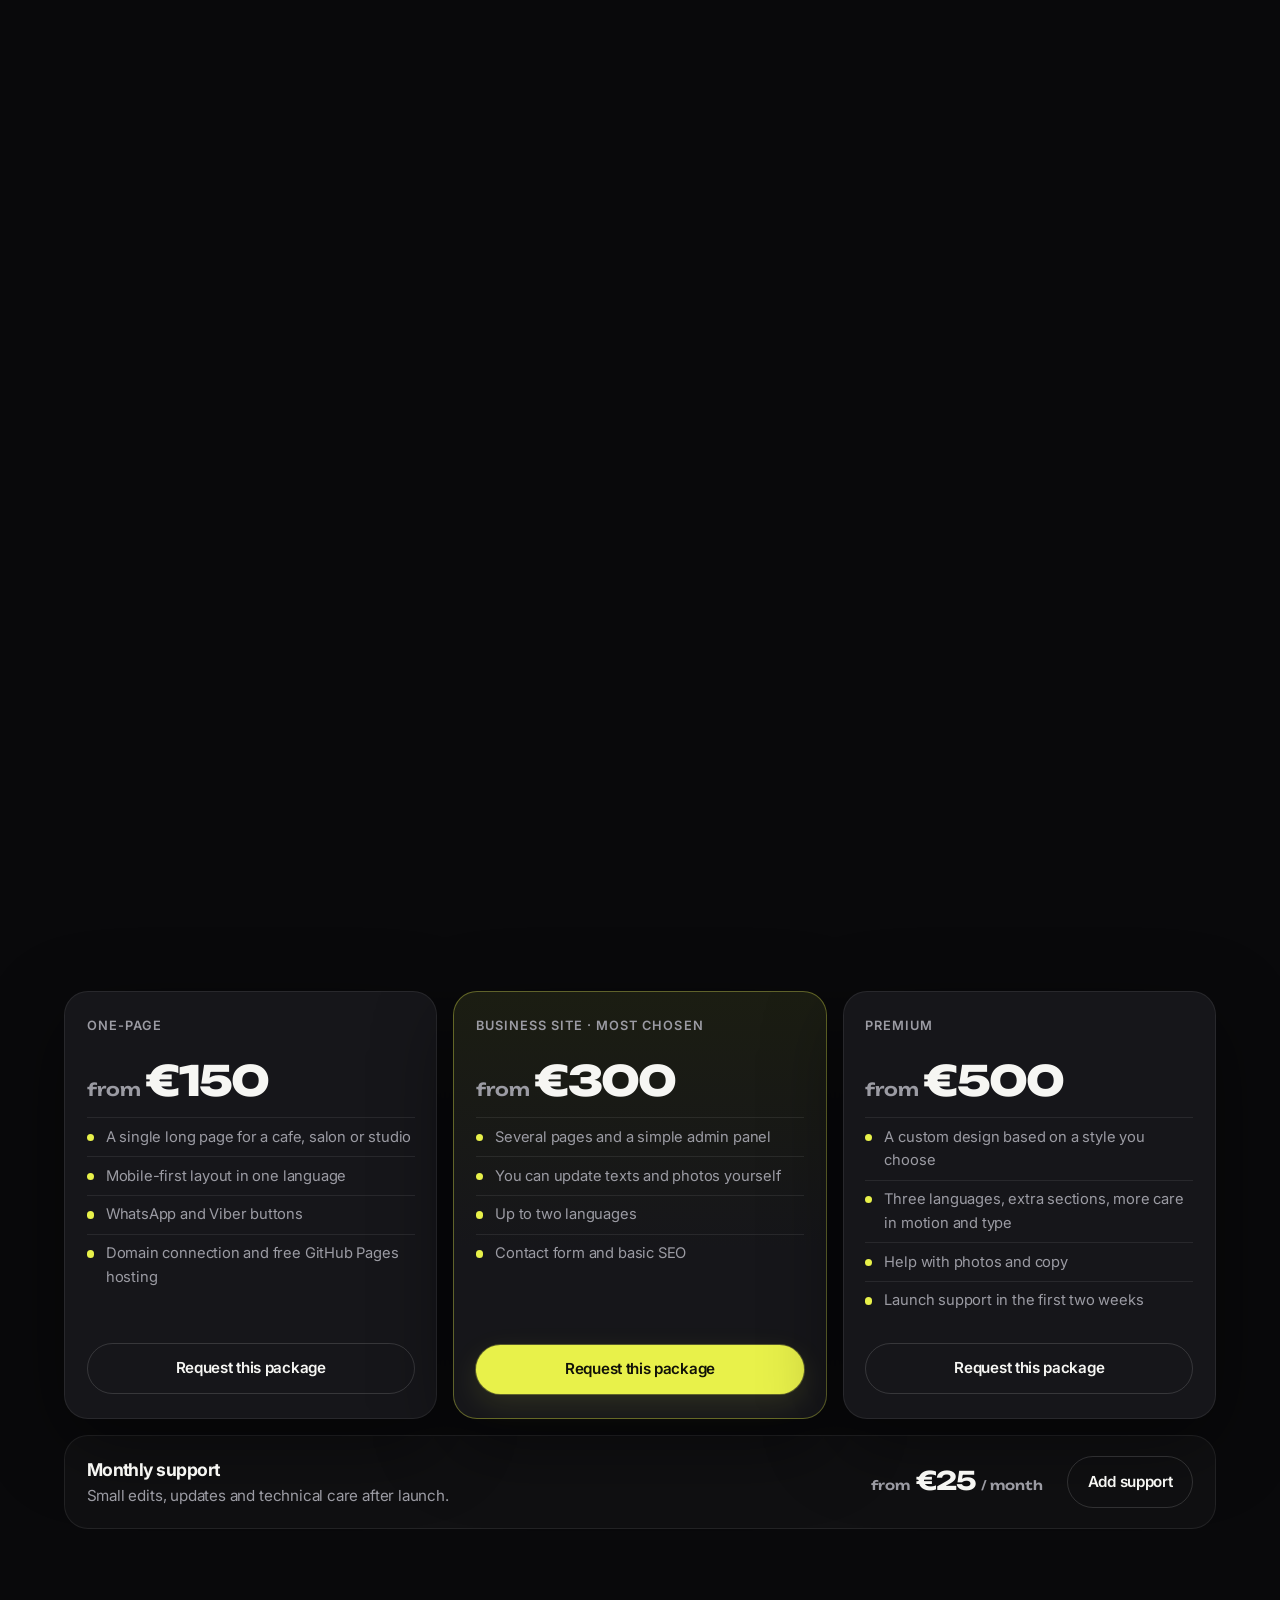
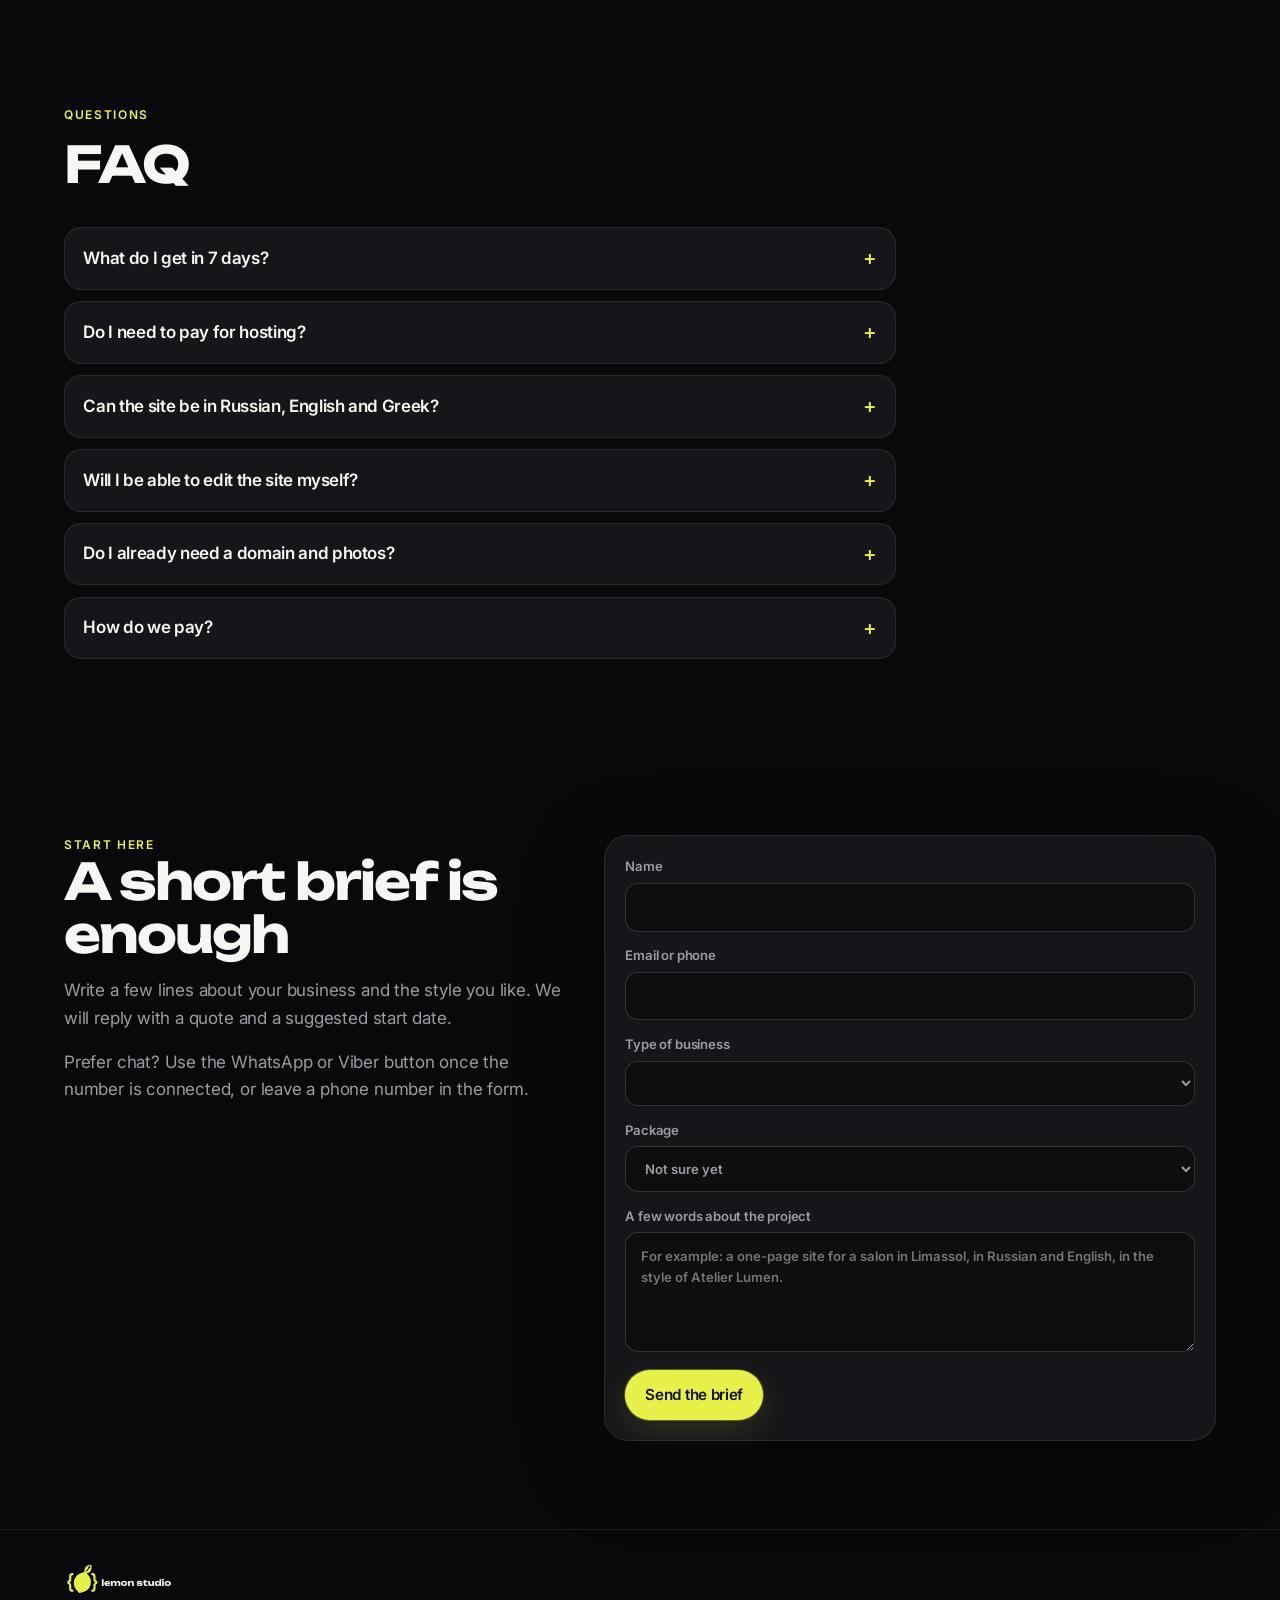
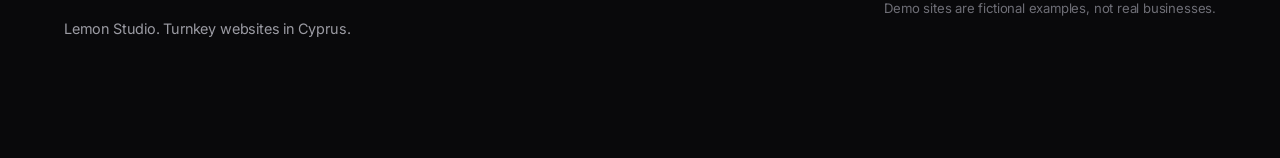
==== commit 56625016: "Use the approved Lemon Studio logo Add the brand assets, show the horizontal mark in the header and " ====
--- a/index.html
+++ b/index.html
@@ -14,19 +14,20 @@
   <meta property="og:title" content="Web Design Cyprus | Lemon Studio">
   <meta property="og:description" content="Website development in Limassol and web design across Cyprus. Lemon Studio builds turnkey sites for cafes, salons, realtors, villas and local businesses. Live in 7 days, from €150.">
   <meta property="og:url" content="https://lemonstudiocy.com/">
-  <meta property="og:image" content="https://lemonstudiocy.com/assets/og-image.png">
+  <meta property="og:image" content="https://lemonstudiocy.com/assets/brand/og-image.png">
   <meta property="og:locale" content="en_GB">
   <meta name="twitter:card" content="summary_large_image">
   <meta name="twitter:title" content="Web Design Cyprus | Lemon Studio">
   <meta name="twitter:description" content="Website development in Limassol and web design across Cyprus. Lemon Studio builds turnkey sites for cafes, salons, realtors, villas and local businesses. Live in 7 days, from €150.">
-  <meta name="twitter:image" content="https://lemonstudiocy.com/assets/og-image.png">
+  <meta name="twitter:image" content="https://lemonstudiocy.com/assets/brand/og-image.png">
   <script type="application/ld+json">
   {
     "@context": "https://schema.org",
     "@type": ["LocalBusiness", "ProfessionalService"],
     "name": "Lemon Studio",
     "url": "https://lemonstudiocy.com/",
-    "image": "https://lemonstudiocy.com/assets/og-image.png",
+    "image": "https://lemonstudiocy.com/assets/brand/og-image.png",
+    "logo": "https://lemonstudiocy.com/assets/brand/avatar-1080.png",
     "telephone": "+35796269278",
     "email": "lemonstudiocy@gmail.com",
     "priceRange": "€150+",
@@ -43,9 +44,11 @@
     "inLanguage": "en"
   }
   </script>
-  <link rel="icon" href="assets/favicon.svg" type="image/svg+xml">
-  <link rel="icon" href="assets/favicon-32.png" type="image/png" sizes="32x32">
-  <link rel="apple-touch-icon" href="assets/apple-touch-icon.png">
+  <link rel="icon" href="/favicon.svg" type="image/svg+xml">
+  <link rel="icon" href="/favicon-32.png" type="image/png" sizes="32x32">
+  <link rel="icon" href="/favicon-16.png" type="image/png" sizes="16x16">
+  <link rel="icon" href="/favicon.ico" sizes="any">
+  <link rel="apple-touch-icon" href="/apple-touch-icon.png">
   <meta name="theme-color" content="#09090b">
   <link rel="preconnect" href="https://fonts.googleapis.com">
   <link rel="preconnect" href="https://fonts.gstatic.com" crossorigin>
@@ -57,8 +60,7 @@
     <header class="site-header">
       <div class="container">
         <a class="brand" href="index.html">
-          <img src="assets/logo.svg" width="36" height="36" alt="Lemon Studio">
-          <span>Lemon Studio</span>
+          <img src="/assets/brand/logo-horizontal-dark.svg" width="123" height="38" alt="Lemon Studio">
         </a>
         <nav class="nav" aria-label="Primary">
         <a href="#how">How it works</a>
@@ -404,8 +406,7 @@
       <div class="container">
         <div>
           <a class="brand" href="index.html">
-            <img src="assets/logo.svg" width="28" height="28" alt="">
-            <span>Lemon Studio</span>
+            <img src="/assets/brand/logo-horizontal-dark.svg" width="110" height="34" alt="Lemon Studio">
           </a>
           <p>Lemon Studio. Turnkey websites in Cyprus.</p>
         </div>
--- a/css/style.css
+++ b/css/style.css
@@ -96,9 +96,14 @@
   white-space: nowrap;
 }
 .brand img {
-  width: 36px;
-  height: 36px;
-  border-radius: 10px;
+  width: auto;
+  height: 28px;
+  border-radius: 0;
+}
+.site-footer .brand img { height: 26px; }
+@media (min-width: 768px) {
+  .site-header .brand img { height: 38px; }
+  .site-footer .brand img { height: 34px; }
 }
 .nav {
   display: none;
